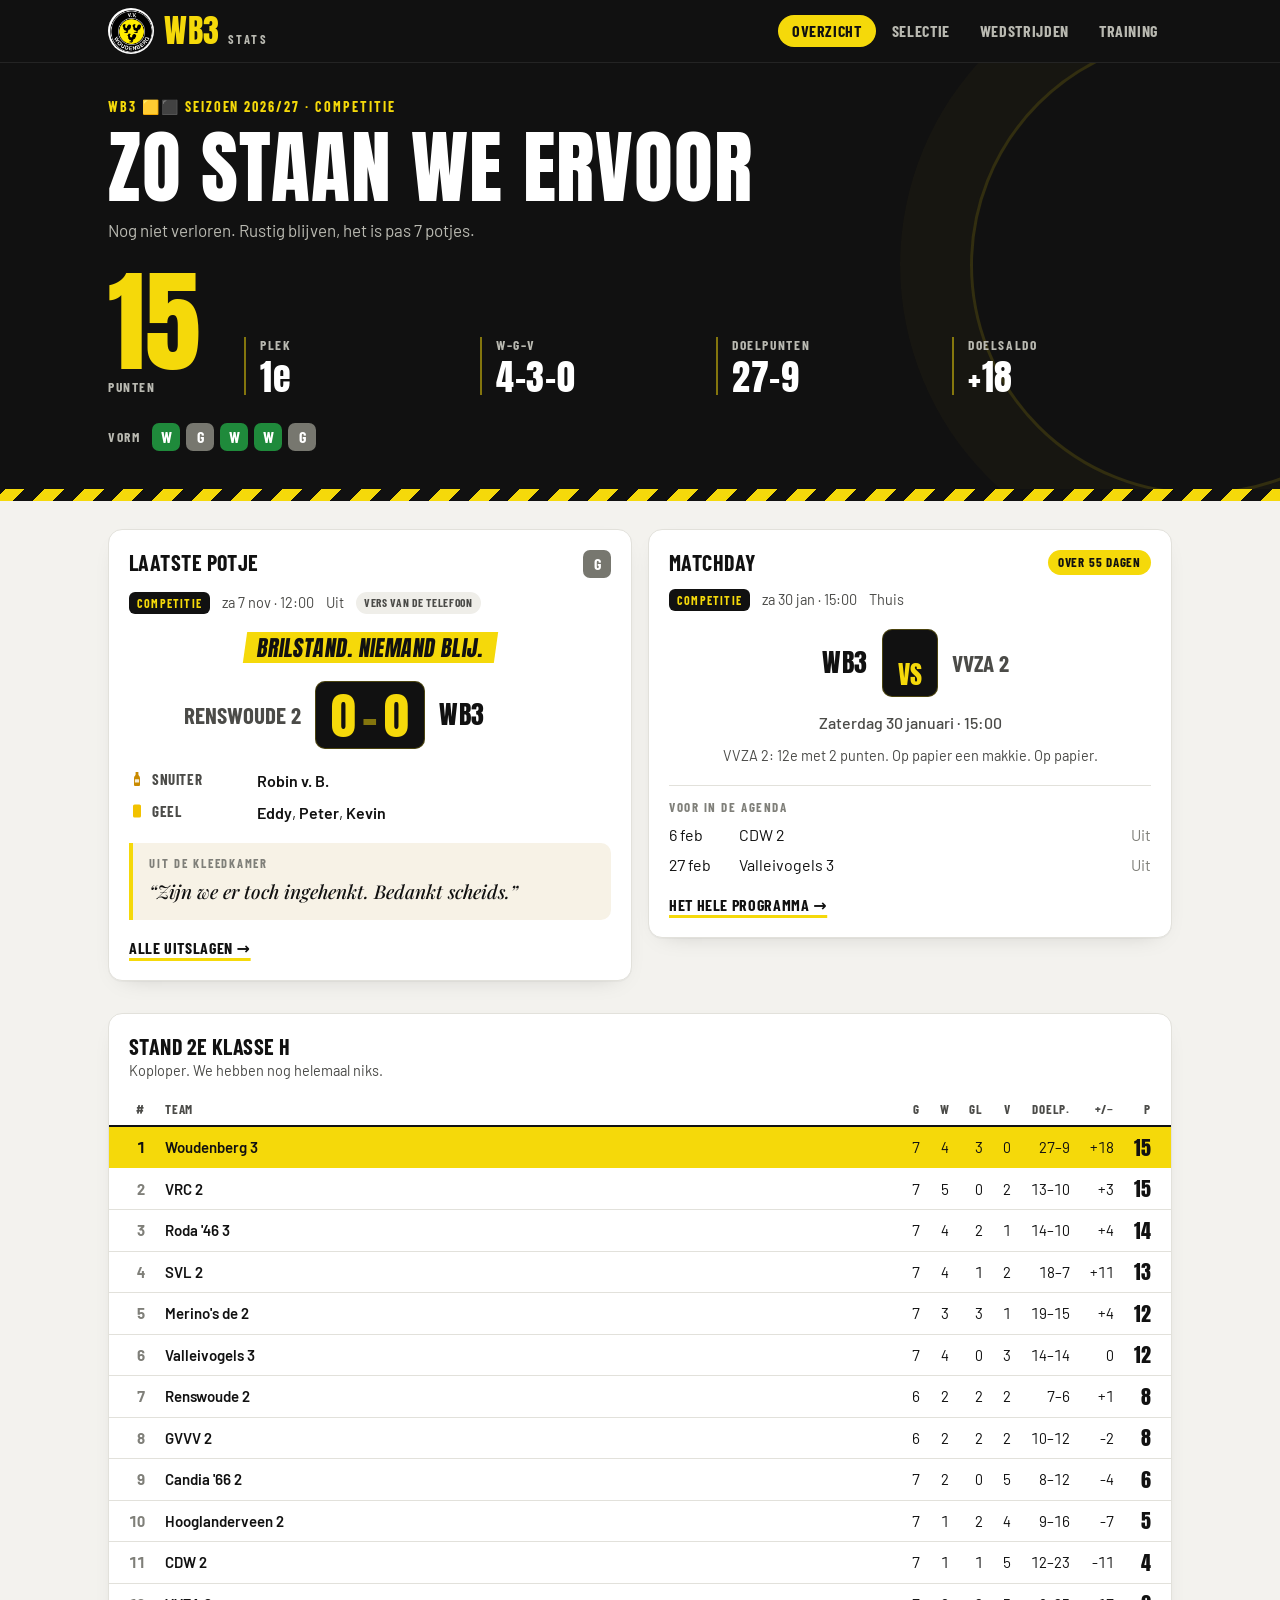
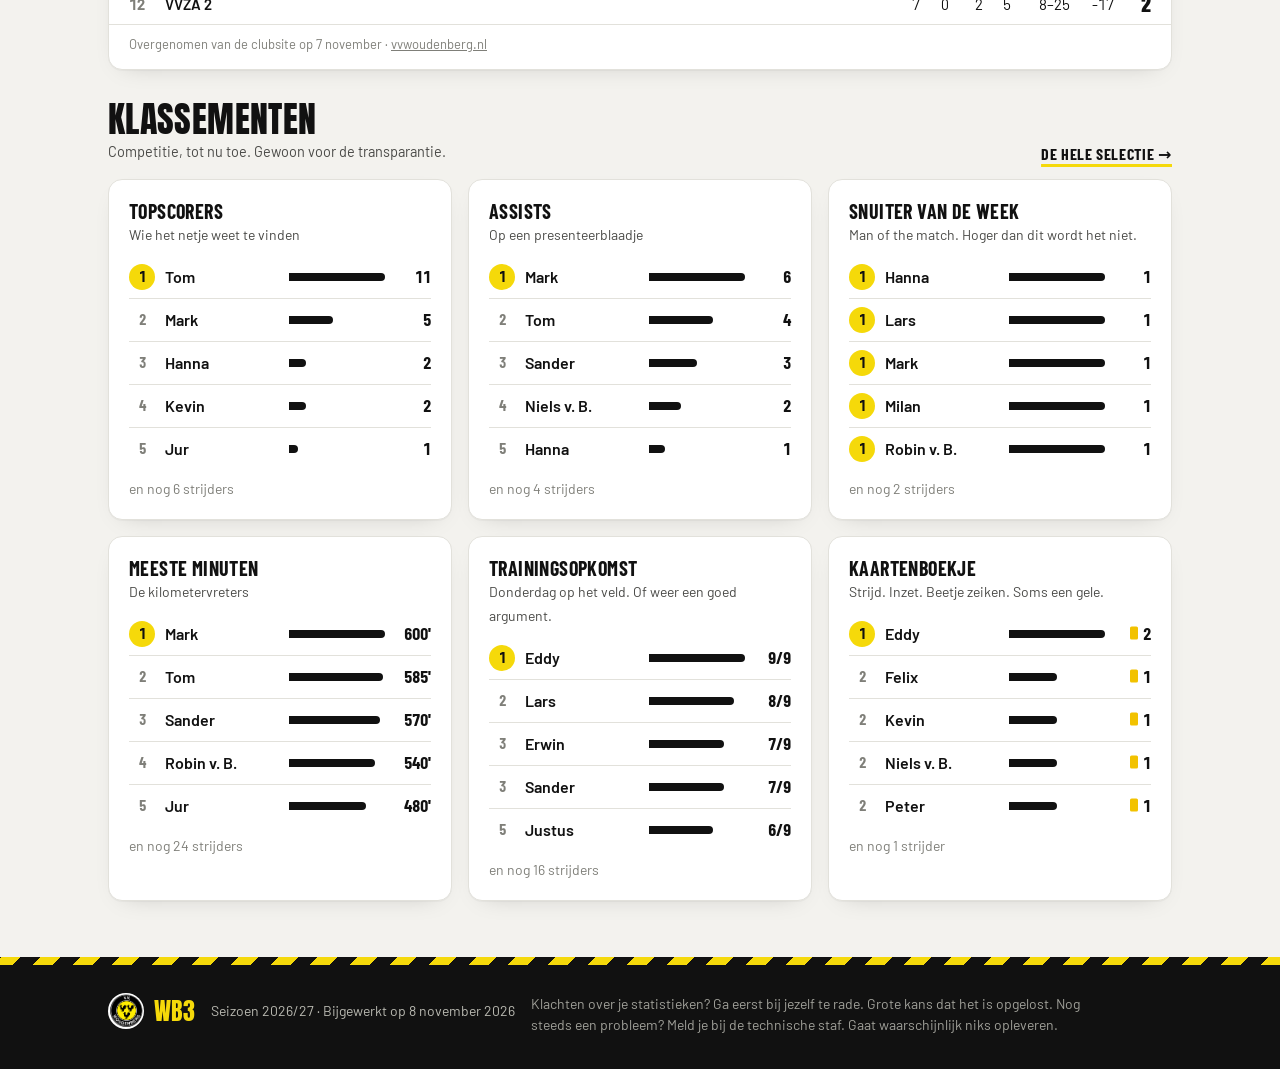
==== site/index.html @ f05d489a "Sander 30 min tegen Renswoude 2 (Erwin 60), stand bijgewerkt t/m 07-11-2026 (screenshot Voetbal.nl-a" ====
<!doctype html>
<html lang="nl">
<head>
  <meta charset="utf-8">
  <meta name="viewport" content="width=device-width, initial-scale=1, viewport-fit=cover">
  <title>WB3 Stats</title>
  <meta name="description" content="Alle statistieken van WB3 dit seizoen: uitslagen, goals, assists, minuten, Snuiters en trainingsopkomst.">
  <meta name="theme-color" content="#111111">
  <meta property="og:type" content="website">
  <meta property="og:title" content="WB3 Stats">
  <meta property="og:description" content="Alle statistieken van WB3 dit seizoen: uitslagen, goals, assists, minuten, Snuiters en trainingsopkomst.">
  <link rel="icon" href="assets/favicon.svg" type="image/svg+xml">
  <link rel="preconnect" href="https://fonts.googleapis.com">
  <link rel="preconnect" href="https://fonts.gstatic.com" crossorigin>
  <link rel="stylesheet" href="https://fonts.googleapis.com/css2?family=Anton&family=Barlow+Condensed:wght@600;700&family=Barlow:wght@400;500;600;700&family=Playfair+Display:ital,wght@1,500&display=swap">
  <link rel="stylesheet" href="assets/style.css?v=7a38279b">
</head>
<body data-page="home">
  <a class="skip" href="#root">Naar de inhoud</a>
  <header class="topbar" id="top"></header>
  <main id="root" tabindex="-1"></main>
  <footer class="footer" id="foot"></footer>
  <noscript><p class="wrap">Zet JavaScript aan om de stats te zien.</p></noscript>
  <script src="assets/data.js?v=85b0a139"></script>
  <script src="assets/copy.js?v=42c03b1d"></script>
  <script src="assets/app.js?v=5b535d0d"></script>
</body>
</html>
---- site/assets/style.css ----
/* WB3 Stats - geel-zwart, zoals het hoort */

:root {
  color-scheme: light;
  --bg: #f3f2ee;
  --surface: #ffffff;
  --surface-2: #efeee9;
  --paper: #f7f2e6;
  --ink: #111111;
  --ink-2: #4b4b48;
  --muted: #7f7f79;
  --line: #e2e1db;
  --line-strong: #c8c7bf;
  --brand: #111111;
  --on-brand: #ffffff;
  --on-brand-2: #b9b9b1;
  --accent: #f5d90a;
  --on-accent: #111111;
  --link: #111111;
  --mark: #111111;
  --mark-track: #e6e5df;
  --pill-bg: #111111;
  --pill-ink: #f5d90a;
  --win: #1f8a3b;
  --draw: #77776f;
  --loss: #c93838;
  --radius: 14px;
  --shadow: 0 1px 0 rgba(0, 0, 0, 0.03), 0 8px 24px -16px rgba(0, 0, 0, 0.25);
  --tape: repeating-linear-gradient(-45deg, #f5d90a 0 14px, #111111 14px 28px);
  --font: "Barlow", system-ui, -apple-system, "Segoe UI", sans-serif;
  --font-cond: "Barlow Condensed", "Barlow", system-ui, sans-serif;
  --font-display: "Anton", "Barlow Condensed", Impact, sans-serif;
  --font-quote: "Playfair Display", Georgia, serif;
}

@media (prefers-color-scheme: dark) {
  :root:not([data-theme="light"]) {
    color-scheme: dark;
    --bg: #0b0b0b;
    --surface: #161616;
    --surface-2: #212120;
    --paper: #1e1c17;
    --ink: #f4f4f0;
    --ink-2: #bdbdb6;
    --muted: #85857f;
    --line: #2a2a29;
    --line-strong: #3b3b39;
    --brand: #000000;
    --on-brand-2: #a9a9a1;
    --link: #f5d90a;
    --mark: #f5d90a;
    --mark-track: #2d2b1d;
    --pill-bg: #f5d90a;
    --pill-ink: #111111;
    --draw: #8d8d86;
    --shadow: 0 1px 0 rgba(0, 0, 0, 0.3), 0 8px 24px -16px rgba(0, 0, 0, 0.7);
  }
}
:root[data-theme="dark"] {
  color-scheme: dark;
  --bg: #0b0b0b;
  --surface: #161616;
  --surface-2: #212120;
  --paper: #1e1c17;
  --ink: #f4f4f0;
  --ink-2: #bdbdb6;
  --muted: #85857f;
  --line: #2a2a29;
  --line-strong: #3b3b39;
  --brand: #000000;
  --on-brand-2: #a9a9a1;
  --link: #f5d90a;
  --mark: #f5d90a;
  --mark-track: #2d2b1d;
  --pill-bg: #f5d90a;
  --pill-ink: #111111;
  --draw: #8d8d86;
  --shadow: 0 1px 0 rgba(0, 0, 0, 0.3), 0 8px 24px -16px rgba(0, 0, 0, 0.7);
}

/* ------------------------------------------------------------ base */

*,
*::before,
*::after {
  box-sizing: border-box;
}
html {
  -webkit-text-size-adjust: 100%;
  scroll-padding-top: 120px;
}
body {
  margin: 0;
  min-height: 100vh;
  display: flex;
  flex-direction: column;
  background: var(--bg);
  color: var(--ink);
  font: 400 16px/1.5 var(--font);
  -webkit-font-smoothing: antialiased;
  overflow-x: hidden;
}
main {
  flex: 1;
  outline: none;
}
a {
  color: inherit;
}
.wrap {
  max-width: 1120px;
  margin: 0 auto;
  padding: 0 16px;
}
@media (min-width: 720px) {
  .wrap {
    padding: 0 28px;
  }
}
h1,
h2 {
  font-family: var(--font-display);
  font-weight: 400;
  line-height: 0.98;
  margin: 0;
  text-transform: uppercase;
  letter-spacing: 0.01em;
}
h1 {
  font-size: clamp(44px, 8.5vw, 80px);
}
h2 {
  font-size: clamp(28px, 4vw, 36px);
}
h3 {
  font: 700 20px/1.1 var(--font-cond);
  text-transform: uppercase;
  letter-spacing: 0.02em;
  margin: 0;
}
.num {
  font-variant-numeric: tabular-nums;
}
.muted {
  color: var(--muted);
}
.sub {
  color: var(--ink-2);
  font-size: 14.5px;
  margin: 4px 0 0;
}
.empty {
  color: var(--ink-2);
  margin: 4px 0;
}
.sr {
  position: absolute;
  width: 1px;
  height: 1px;
  overflow: hidden;
  clip: rect(0 0 0 0);
  white-space: nowrap;
}
.skip {
  position: absolute;
  left: 8px;
  top: -60px;
  z-index: 100;
  background: var(--accent);
  color: var(--on-accent);
  padding: 8px 12px;
  border-radius: 8px;
  font-weight: 700;
}
.skip:focus {
  top: 8px;
}
:focus-visible {
  outline: 3px solid var(--accent);
  outline-offset: 2px;
  border-radius: 4px;
}
.ico {
  width: 16px;
  height: 16px;
  flex: none;
  vertical-align: -3px;
}

/* ------------------------------------------------------------ topbar */

.topbar {
  position: sticky;
  top: 0;
  z-index: 20;
  background: var(--brand);
  color: var(--on-brand);
  border-bottom: 1px solid rgba(255, 255, 255, 0.08);
}
.topbar-inner {
  display: flex;
  align-items: center;
  gap: 16px;
  min-height: 62px;
}
.logo {
  display: flex;
  align-items: center;
  gap: 10px;
  text-decoration: none;
  flex: none;
}
.crest {
  width: 46px;
  height: 46px;
  flex: none;
  border-radius: 50%;
  background: #ffffff;
  padding: 1.5px;
}
.logo-text {
  display: flex;
  align-items: baseline;
  gap: 8px;
}
@media (max-width: 640px) {
  .crest {
    width: 40px;
    height: 40px;
  }
}
.logo-mark {
  font: 400 32px/1 var(--font-display);
  letter-spacing: 0.02em;
  color: var(--accent);
}
.logo-mark.sm {
  font-size: 24px;
}
.logo-sub {
  font: 700 12.5px/1 var(--font-cond);
  text-transform: uppercase;
  letter-spacing: 0.2em;
  color: var(--on-brand-2);
}
.nav {
  display: flex;
  gap: 2px;
  margin-left: auto;
  overflow-x: auto;
  scrollbar-width: none;
}
.nav::-webkit-scrollbar {
  display: none;
}
.nav a {
  padding: 8px 14px;
  border-radius: 999px;
  text-decoration: none;
  font: 700 16px/1 var(--font-cond);
  text-transform: uppercase;
  letter-spacing: 0.04em;
  color: var(--on-brand-2);
  white-space: nowrap;
}
.nav a:hover {
  color: var(--on-brand);
  background: rgba(255, 255, 255, 0.08);
}
.nav a[aria-current="page"] {
  color: var(--on-accent);
  background: var(--accent);
}
@media (max-width: 640px) {
  .topbar-inner {
    flex-wrap: wrap;
    min-height: 0;
    gap: 6px;
    padding-top: 10px;
    padding-bottom: 8px;
  }
  .nav {
    margin: 0 -8px;
    width: calc(100% + 16px);
    justify-content: space-between;
  }
  .nav a {
    padding: 8px 10px;
    font-size: 15.5px;
  }
}

/* ------------------------------------------------------------ band (paginakop) */

.band {
  position: relative;
  overflow: hidden;
  background: var(--brand);
  color: var(--on-brand);
  padding: 30px 0 46px;
}
.band::before {
  content: "";
  position: absolute;
  width: 460px;
  height: 460px;
  right: -150px;
  top: 46%;
  transform: translateY(-50%);
  border: 3px solid rgba(245, 217, 10, 0.14);
  border-radius: 50%;
  box-shadow: 0 0 0 70px rgba(245, 217, 10, 0.025);
  pointer-events: none;
}
.band::after {
  content: "";
  position: absolute;
  left: 0;
  right: 0;
  bottom: 0;
  height: 12px;
  background: var(--tape);
}
.band .wrap {
  position: relative;
  z-index: 1;
}
.band-big {
  padding: 36px 0 50px;
}
.eyebrow {
  font: 700 14px/1.2 var(--font-cond);
  text-transform: uppercase;
  letter-spacing: 0.14em;
  color: var(--accent);
  margin: 0 0 12px;
}
.band-sub {
  color: var(--on-brand-2);
  margin: 12px 0 0;
  max-width: 60ch;
  font-size: 17px;
}

.hero-grid {
  display: grid;
  grid-template-columns: auto minmax(0, 1fr);
  gap: 20px 44px;
  align-items: end;
  margin-top: 30px;
}
.hero-fig {
  display: flex;
  flex-direction: column;
}
.hero-num {
  font: 400 112px/0.85 var(--font-display);
  color: var(--accent);
}
.hero-lbl,
.hero-stats dt,
.form-lbl {
  font: 700 13.5px/1.2 var(--font-cond);
  text-transform: uppercase;
  letter-spacing: 0.12em;
  color: var(--on-brand-2);
}
.hero-lbl {
  margin-top: 10px;
}
.hero-stats {
  display: grid;
  grid-template-columns: repeat(4, minmax(0, 1fr));
  gap: 16px;
  margin: 0;
}
.hero-stats div {
  border-left: 2px solid rgba(245, 217, 10, 0.5);
  padding-left: 14px;
}
.hero-stats dd {
  margin: 6px 0 0;
  font: 400 36px/1 var(--font-display);
  letter-spacing: 0.02em;
}
.form {
  display: flex;
  align-items: center;
  flex-wrap: wrap;
  gap: 6px;
  margin-top: 28px;
}
.form-lbl {
  margin-right: 6px;
}
.form-empty {
  color: var(--on-brand-2);
}
@media (max-width: 640px) {
  .hero-grid {
    grid-template-columns: 1fr;
  }
  .hero-num {
    font-size: 96px;
  }
  .hero-stats {
    grid-template-columns: repeat(2, minmax(0, 1fr));
    gap: 18px 12px;
  }
  .hero-stats dd {
    font-size: 32px;
  }
}

/* ------------------------------------------------------------ uitslag-badge */

.res {
  display: inline-grid;
  place-items: center;
  width: 28px;
  height: 28px;
  border-radius: 7px;
  font: 700 16px/1 var(--font-cond);
  color: #fff;
  text-decoration: none;
  flex: none;
}
.res-W {
  background: var(--win);
}
.res-G {
  background: var(--draw);
}
.res-V {
  background: var(--loss);
}
a.res:hover {
  transform: translateY(-1px);
  box-shadow: 0 0 0 2px var(--accent);
}

/* ------------------------------------------------------------ secties & kaarten */

.section {
  padding: 28px 0;
}
.section-tight {
  padding-top: 4px;
}
.section-head {
  display: flex;
  align-items: flex-end;
  justify-content: space-between;
  gap: 12px;
  flex-wrap: wrap;
  margin-bottom: 16px;
}
.h-sec {
  margin: 8px 0 16px;
}
.h-sec + .grid-2,
.h-sec + .card {
  margin-bottom: 36px;
}
.h-card {
  font: 700 22px/1.1 var(--font-cond);
  text-transform: uppercase;
  letter-spacing: 0.02em;
}
.h-mini {
  font: 700 13px/1.2 var(--font-cond);
  text-transform: uppercase;
  letter-spacing: 0.12em;
  color: var(--muted);
  margin: 0 0 8px;
}
.link-more {
  display: inline-block;
  font: 700 16px/1.2 var(--font-cond);
  text-transform: uppercase;
  letter-spacing: 0.04em;
  color: var(--link);
  text-decoration: underline;
  text-decoration-color: var(--accent);
  text-decoration-thickness: 3px;
  text-underline-offset: 4px;
}
.link-more:hover {
  text-decoration-thickness: 5px;
}
.grid-2 {
  display: grid;
  grid-template-columns: repeat(auto-fit, minmax(min(100%, 420px), 1fr));
  gap: 16px;
  align-items: start;
}
.boards {
  display: grid;
  grid-template-columns: repeat(auto-fill, minmax(min(100%, 320px), 1fr));
  gap: 16px;
}
.stack {
  display: grid;
  gap: 16px;
}
.card {
  background: var(--surface);
  border: 1px solid var(--line);
  border-radius: var(--radius);
  padding: 20px;
  box-shadow: var(--shadow);
  min-width: 0;
}
.card-flush {
  padding: 0;
  overflow: hidden;
}
.card-head {
  display: flex;
  align-items: flex-start;
  justify-content: space-between;
  gap: 12px;
  margin-bottom: 14px;
}
.card-head.pad {
  padding: 20px 20px 0;
}
.chip {
  display: inline-block;
  font: 700 13px/1 var(--font-cond);
  text-transform: uppercase;
  letter-spacing: 0.06em;
  padding: 6px 10px;
  border-radius: 999px;
  background: var(--surface-2);
  color: var(--ink-2);
  white-space: nowrap;
  vertical-align: 2px;
}
.chip-sm {
  font-size: 11.5px;
  padding: 5px 8px;
  vertical-align: 0;
}
.chip-accent {
  background: var(--accent);
  color: var(--on-accent);
}
.tag {
  display: inline-block;
  font: 700 12px/1 var(--font-cond);
  text-transform: uppercase;
  letter-spacing: 0.1em;
  padding: 5px 8px;
  border-radius: 6px;
  background: var(--surface-2);
  color: var(--ink-2);
  white-space: nowrap;
}
.tag.sm {
  font-size: 11px;
  padding: 4px 6px;
}
.tag-comp,
.tag-home {
  background: var(--pill-bg);
  color: var(--pill-ink);
}

/* ------------------------------------------------------------ wedstrijdkaart */

.meta {
  display: flex;
  flex-wrap: wrap;
  align-items: center;
  gap: 6px 12px;
  font-size: 14.5px;
  color: var(--ink-2);
}
.meta .res {
  margin-left: auto;
}
.verdict {
  display: table;
  margin: 18px auto 0;
  padding: 5px 12px 4px;
  font: 400 22px/1 var(--font-display);
  text-transform: uppercase;
  letter-spacing: 0.02em;
  background: var(--accent);
  color: var(--on-accent);
  transform: skewX(-8deg);
}
.verdict.sm {
  font-size: 18px;
  margin-top: 14px;
}
.scoreline {
  display: grid;
  grid-template-columns: minmax(0, 1fr) auto minmax(0, 1fr);
  align-items: center;
  gap: 14px;
  margin: 18px 0 20px;
}
.sl-team {
  font: 700 23px/1.05 var(--font-cond);
  text-transform: uppercase;
  color: var(--ink-2);
  overflow-wrap: break-word;
  hyphens: auto;
}
.sl-team:first-child {
  text-align: right;
}
.sl-team.us {
  font-family: var(--font-display);
  font-weight: 400;
  font-size: 26px;
  letter-spacing: 0.02em;
  color: var(--ink);
}
.sl-score {
  font: 400 50px/1 var(--font-display);
  font-variant-numeric: tabular-nums;
  padding: 10px 16px 8px;
  border-radius: 10px;
  background: #111111;
  color: #f5d90a;
  white-space: nowrap;
  box-shadow: inset 0 0 0 1px rgba(245, 217, 10, 0.25);
}
.sl-dash {
  padding: 0 6px;
  color: rgba(245, 217, 10, 0.5);
}
.sl-vs {
  font-size: 26px;
  color: #f5d90a;
  text-transform: uppercase;
}
.scoreline.sm {
  margin: 14px 0 16px;
}
.scoreline.sm .sl-team {
  font-size: 20px;
}
.scoreline.sm .sl-team.us {
  font-size: 22px;
}
.scoreline.sm .sl-score {
  font-size: 38px;
  padding: 8px 12px 6px;
}
@media (max-width: 420px) {
  .scoreline {
    gap: 10px;
  }
  .sl-team,
  .scoreline.sm .sl-team {
    font-size: 17px;
  }
  .sl-team.us,
  .scoreline.sm .sl-team.us {
    font-size: 20px;
  }
  .sl-score {
    font-size: 40px;
    padding: 8px 10px 6px;
  }
  .scoreline.sm .sl-score {
    font-size: 32px;
    padding: 6px 9px 5px;
  }
  .sl-dash {
    padding: 0 3px;
  }
}
.events {
  display: grid;
  gap: 8px;
  margin: 0 0 4px;
}
.ev {
  display: grid;
  grid-template-columns: 118px minmax(0, 1fr);
  gap: 10px;
  align-items: baseline;
}
.ev dt {
  display: flex;
  align-items: center;
  gap: 7px;
  color: var(--ink-2);
  font: 700 15px/1.2 var(--font-cond);
  text-transform: uppercase;
  letter-spacing: 0.04em;
}
.ev dd {
  margin: 0;
}
.ev a,
.lineup a,
.log-opp a,
.stats tbody th a,
.board .name,
.presence tbody .pl a {
  text-decoration: none;
  font-weight: 600;
}
.ev a:hover,
.lineup a:hover,
.log-opp a:hover,
.stats tbody th a:hover,
.board .name:hover,
.presence tbody .pl a:hover {
  text-decoration: underline;
  text-decoration-color: var(--accent);
  text-decoration-thickness: 3px;
  text-underline-offset: 3px;
}
.pp {
  white-space: nowrap;
}
.times {
  color: var(--ink-2);
  font-size: 14px;
  font-variant-numeric: tabular-nums;
}
.guest {
  color: var(--ink-2);
  font-style: italic;
}
.ev-snuiter .ico,
.evi-snuiter .ico {
  color: #c98a00;
}
.notes {
  margin: 18px 0 0;
  padding: 14px 16px 16px;
  background: var(--paper);
  border-left: 4px solid var(--accent);
  border-radius: 0 10px 10px 0;
}
.notes figcaption {
  font: 700 12.5px/1 var(--font-cond);
  text-transform: uppercase;
  letter-spacing: 0.14em;
  color: var(--muted);
  margin-bottom: 8px;
}
.notes blockquote {
  margin: 0;
  font: italic 500 19px/1.4 var(--font-quote);
  color: var(--ink);
}
.notes blockquote::before {
  content: "“";
}
.notes blockquote::after {
  content: "”";
}
.match-card .link-more {
  margin-top: 18px;
}
.next-when {
  margin: -6px 0 0;
  text-align: center;
  color: var(--ink-2);
  font-weight: 500;
}
.next-when::first-letter {
  text-transform: uppercase;
}
.after {
  margin-top: 18px;
  padding-top: 14px;
  border-top: 1px solid var(--line);
}
.fixture-mini {
  list-style: none;
  margin: 0;
  padding: 0;
  display: grid;
  gap: 6px;
}
.fixture-mini li {
  display: grid;
  grid-template-columns: 60px minmax(0, 1fr) auto;
  gap: 10px;
}
.lineup {
  margin-top: 16px;
  border-top: 1px solid var(--line);
  padding-top: 12px;
}
.lineup summary {
  cursor: pointer;
  font: 700 16px/1.2 var(--font-cond);
  text-transform: uppercase;
  letter-spacing: 0.04em;
  color: var(--link);
}
.lineup ul {
  list-style: none;
  margin: 10px 0 0;
  padding: 0;
  display: grid;
  gap: 4px;
}
.lineup li {
  display: grid;
  grid-template-columns: minmax(0, 1fr) 90px 36px;
  gap: 10px;
  align-items: center;
  font-size: 15px;
}
.lineup li .num {
  text-align: right;
  color: var(--ink-2);
}
.flash {
  animation: flash 1.8s ease-out 1;
}
@keyframes flash {
  0% {
    box-shadow: 0 0 0 4px var(--accent);
  }
  100% {
    box-shadow: var(--shadow);
  }
}

/* ------------------------------------------------------------ competitiestand */

.stand-card .card-head.pad {
  padding-bottom: 6px;
  margin-bottom: 6px;
}
.table-scroll {
  overflow-x: auto;
}
table.stand {
  width: 100%;
  border-collapse: collapse;
  font-size: 15px;
}
.stand th,
.stand td {
  padding: 9px 10px;
  text-align: right;
  white-space: nowrap;
  border-bottom: 1px solid var(--line);
  font-variant-numeric: tabular-nums;
}
.stand thead th {
  font: 700 13px/1 var(--font-cond);
  text-transform: uppercase;
  letter-spacing: 0.06em;
  color: var(--ink-2);
  border-bottom: 2px solid var(--ink);
}
.stand th:first-child,
.stand td:first-child {
  padding-left: 20px;
}
.stand th:last-child,
.stand td:last-child {
  padding-right: 20px;
}
.stand .team {
  text-align: left;
  width: 100%;
}
.stand tbody .team {
  font-weight: 600;
}
.stand td.pos {
  color: var(--muted);
  font-weight: 700;
}
.stand td.pts {
  font: 400 20px/1 var(--font-display);
}
.stand tbody tr:last-child > * {
  border-bottom: 0;
}
.stand tr.us > * {
  background: var(--accent);
  color: var(--on-accent);
  border-bottom-color: transparent;
}
.stand tr.us td.pos {
  color: var(--on-accent);
}
.stand-src {
  margin: 0;
  padding: 10px 20px 14px;
  font-size: 13px;
  color: var(--muted);
  border-top: 1px solid var(--line);
}
.stand-src a {
  color: inherit;
}
@media (max-width: 520px) {
  .stand .opt {
    display: none;
  }
  .stand th,
  .stand td {
    padding: 9px 7px;
  }
}
.opp-stand {
  margin: 10px 0 0;
  text-align: center;
  color: var(--ink-2);
  font-size: 14.5px;
}
.fx-pos {
  margin-left: 4px;
  font-size: 13.5px;
  font-weight: 500;
  color: var(--muted);
}

/* ------------------------------------------------------------ meter (minuten, training) */

.meter {
  display: block;
  height: 8px;
  border-radius: 4px;
  background: var(--mark-track);
  overflow: hidden;
}
.meter i {
  display: block;
  height: 100%;
  background: var(--mark);
  border-radius: 0 4px 4px 0;
}
.meter.sm {
  width: 36px;
  height: 6px;
}

/* ------------------------------------------------------------ klassementen */

.board header {
  margin-bottom: 10px;
}
.board .sub {
  margin: 3px 0 0;
  font-size: 14px;
}
.board-list {
  list-style: none;
  margin: 0;
  padding: 0;
}
.board-list li {
  display: grid;
  grid-template-columns: 26px minmax(0, 1fr) minmax(36px, 96px) minmax(36px, auto);
  align-items: center;
  gap: 10px;
  padding: 8px 0;
  border-bottom: 1px solid var(--line);
}
.board-list li:last-child {
  border-bottom: 0;
}
.rank {
  display: grid;
  place-items: center;
  width: 26px;
  height: 26px;
  color: var(--muted);
  font: 700 15px/1 var(--font-cond);
  font-variant-numeric: tabular-nums;
}
.rank.r1 {
  background: var(--accent);
  color: var(--on-accent);
  border-radius: 50%;
}
.board .name {
  overflow: hidden;
  text-overflow: ellipsis;
  white-space: nowrap;
}
.bar {
  display: block;
  height: 8px;
}
.bar i {
  display: block;
  height: 100%;
  min-width: 4px;
  background: var(--mark);
  border-radius: 0 4px 4px 0;
}
.val {
  font: 700 17px/1 var(--font-cond);
  font-variant-numeric: tabular-nums;
  text-align: right;
  white-space: nowrap;
}
.more {
  margin: 8px 0 0;
  font-size: 14px;
  color: var(--muted);
}
.cards {
  display: inline-flex;
  gap: 8px;
}
.cardv {
  display: inline-flex;
  align-items: center;
  gap: 1px;
}

/* ------------------------------------------------------------ toolbar & segmented control */

.toolbar {
  display: flex;
  flex-wrap: wrap;
  gap: 12px;
  align-items: center;
  margin-bottom: 18px;
}
.seg {
  display: inline-flex;
  padding: 4px;
  gap: 2px;
  background: var(--surface-2);
  border-radius: 999px;
}
.seg button {
  font: 700 15.5px/1 var(--font-cond);
  text-transform: uppercase;
  letter-spacing: 0.04em;
  color: var(--ink-2);
  background: none;
  border: 0;
  padding: 9px 16px;
  border-radius: 999px;
  cursor: pointer;
}
.seg button:hover {
  color: var(--ink);
}
.seg button[aria-pressed="true"] {
  background: var(--pill-bg);
  color: var(--pill-ink);
}

/* ------------------------------------------------------------ spelerstabel */

.table-wrap {
  overflow-x: auto;
  border: 1px solid var(--line);
  border-radius: var(--radius);
  background: var(--surface);
  box-shadow: var(--shadow);
}
table.stats {
  width: 100%;
  border-collapse: separate;
  border-spacing: 0;
  font-size: 15px;
}
.stats th,
.stats td {
  padding: 10px 12px;
  text-align: right;
  white-space: nowrap;
  border-bottom: 1px solid var(--line);
  background: var(--surface);
}
.stats th:first-child {
  text-align: left;
  position: sticky;
  left: 0;
  z-index: 1;
  border-right: 1px solid var(--line);
}
.stats thead th {
  font: 700 13.5px/1 var(--font-cond);
  text-transform: uppercase;
  letter-spacing: 0.06em;
  color: var(--ink-2);
  padding-top: 13px;
  padding-bottom: 13px;
  border-bottom: 2px solid var(--ink);
}
.stats thead th:first-child {
  z-index: 2;
}
.stats th button {
  font: inherit;
  color: inherit;
  text-transform: inherit;
  letter-spacing: inherit;
  background: none;
  border: 0;
  padding: 0;
  cursor: pointer;
  display: inline-flex;
  align-items: center;
  gap: 4px;
}
.stats th[aria-sort="ascending"],
.stats th[aria-sort="descending"] {
  color: var(--ink);
}
.sort-ind {
  font-size: 9px;
  width: 8px;
}
.stats tbody th {
  font-weight: 600;
}
.stats td {
  font-variant-numeric: tabular-nums;
}
.stats td.zero {
  color: var(--muted);
}
.stats tbody tr:hover > * {
  background: var(--surface-2);
}
.stats tfoot > tr > * {
  font-weight: 700;
  border-bottom: 0;
  background: var(--surface-2);
}
.tr-cell {
  display: inline-flex;
  align-items: center;
  gap: 8px;
}

/* ------------------------------------------------------------ spelerspagina */

.tiles {
  display: grid;
  grid-template-columns: repeat(3, minmax(0, 1fr));
  gap: 12px;
}
@media (min-width: 900px) {
  .tiles-6 {
    grid-template-columns: repeat(6, minmax(0, 1fr));
  }
}
@media (max-width: 420px) {
  .tiles {
    grid-template-columns: repeat(2, minmax(0, 1fr));
  }
  .tiles > :last-child:nth-child(odd) {
    grid-column: 1 / -1;
  }
}
.tile {
  display: flex;
  flex-direction: column;
  gap: 4px;
  padding: 16px 18px;
  border-top: 4px solid var(--accent);
}
.tile-lbl {
  font: 700 13px/1.2 var(--font-cond);
  text-transform: uppercase;
  letter-spacing: 0.1em;
  color: var(--ink-2);
}
.tile-val {
  font: 400 44px/1.05 var(--font-display);
  letter-spacing: 0.01em;
}
.tile-sub {
  font-size: 14px;
  color: var(--muted);
}
.log {
  list-style: none;
  margin: 0;
  padding: 0;
}
.log-row {
  display: grid;
  grid-template-columns: 52px minmax(0, 1fr) 28px 128px 56px;
  gap: 10px;
  align-items: center;
  padding: 9px 0;
  border-bottom: 1px solid var(--line);
}
.log-row:last-child {
  border-bottom: 0;
}
.log-row.dnp .log-opp,
.log-row.dnp .log-date {
  color: var(--muted);
}
.log-date {
  font-size: 14px;
  color: var(--ink-2);
}
.log-opp {
  display: flex;
  align-items: center;
  gap: 8px;
  min-width: 0;
}
.log-opp a {
  overflow: hidden;
  text-overflow: ellipsis;
  white-space: nowrap;
}
.log-min {
  display: grid;
  grid-template-columns: minmax(0, 1fr) 34px;
  gap: 8px;
  align-items: center;
  font-size: 14px;
}
.log-min .num {
  text-align: right;
}
.log-min .muted {
  grid-column: 1 / -1;
  font-size: 13.5px;
}
.log-ev {
  display: flex;
  gap: 6px;
  justify-content: flex-end;
  font-weight: 700;
  font-size: 14px;
}
.evi {
  display: inline-flex;
  align-items: center;
  gap: 2px;
}
@media (max-width: 520px) {
  .log-row {
    grid-template-columns: 48px minmax(0, 1fr) auto;
    row-gap: 6px;
  }
  .log-row .res {
    justify-self: end;
  }
  .log-min {
    grid-column: 2 / 3;
  }
  .log-ev {
    grid-column: 3 / 4;
    min-width: 56px;
  }
}
.dots {
  display: flex;
  flex-wrap: wrap;
  gap: 6px;
  margin-bottom: 12px;
}

/* ------------------------------------------------------------ programma */

.fixtures {
  padding: 6px 20px;
}
.fixtures ul {
  list-style: none;
  margin: 0;
  padding: 0;
}
.fx-month {
  font: 400 22px/1 var(--font-display);
  text-transform: uppercase;
  letter-spacing: 0.03em;
  color: var(--muted);
  padding: 20px 0 8px;
}
.fx {
  display: grid;
  grid-template-columns: 96px 48px minmax(0, 1fr) auto;
  gap: 12px;
  align-items: center;
  padding: 10px 0;
  border-top: 1px solid var(--line);
}
.fx-month + .fx {
  border-top: 0;
}
.fx-date {
  font-weight: 600;
}
.fx-time {
  color: var(--ink-2);
}
.fx-opp {
  font-weight: 600;
}
.fx-next {
  background: linear-gradient(90deg, color-mix(in srgb, var(--accent) 30%, transparent), transparent 75%);
  margin: 0 -20px;
  padding-left: 20px;
  padding-right: 20px;
  border-radius: 10px;
}
@media (max-width: 520px) {
  .fx {
    grid-template-columns: 84px minmax(0, 1fr) auto;
  }
  .fx-time {
    display: none;
  }
}

/* ------------------------------------------------------------ kolomdiagram (training) */

.colchart {
  padding-top: 18px;
}
.cc-plot {
  position: relative;
  height: 180px;
  margin-left: 30px;
}
.cc-gl {
  position: absolute;
  left: 0;
  right: 0;
  border-top: 1px solid var(--line);
}
.cc-gl.base {
  border-top-color: var(--line-strong);
}
.cc-gl span {
  position: absolute;
  left: -30px;
  width: 22px;
  transform: translateY(-50%);
  text-align: right;
  font-size: 12px;
  color: var(--muted);
  font-variant-numeric: tabular-nums;
}
.cc-cols {
  position: absolute;
  inset: 0;
  display: flex;
  align-items: flex-end;
  gap: 2px;
}
.cc-col {
  flex: 1;
  min-width: 0;
  height: 100%;
  display: flex;
  align-items: flex-end;
  justify-content: center;
  cursor: default;
}
.cc-bar {
  position: relative;
  width: min(24px, 80%);
  min-height: 2px;
  background: var(--mark);
  border-radius: 4px 4px 0 0;
  transition: opacity 0.15s;
}
.cc-col:hover .cc-bar,
.cc-col:focus-visible .cc-bar {
  opacity: 0.8;
}
.cc-cap {
  position: absolute;
  bottom: 100%;
  left: 50%;
  transform: translateX(-50%);
  padding-bottom: 4px;
  font: 700 15px/1 var(--font-cond);
  color: var(--ink);
  font-variant-numeric: tabular-nums;
}
.cc-axis {
  display: flex;
  gap: 2px;
  margin: 8px 0 0 30px;
}
.cc-axis span {
  flex: 1;
  min-width: 0;
  text-align: center;
  font-size: 12px;
  color: var(--muted);
  white-space: nowrap;
}

/* ------------------------------------------------------------ aanwezigheid */

.presence-wrap {
  overflow-x: auto;
  padding: 0 0 8px;
}
table.presence {
  border-collapse: separate;
  border-spacing: 0;
  margin: 12px 0 0;
}
.presence th,
.presence td {
  padding: 3px;
  background: var(--surface);
}
.presence .pl {
  position: sticky;
  left: 0;
  z-index: 1;
  text-align: left;
  padding: 3px 12px 3px 20px;
  font-weight: 600;
  white-space: nowrap;
  min-width: 128px;
}
.presence thead th {
  font-size: 12px;
  color: var(--muted);
  font-weight: 600;
  vertical-align: bottom;
  padding-bottom: 8px;
}
.presence thead .pl,
.presence thead .tot {
  font: 700 13px/1 var(--font-cond);
  text-transform: uppercase;
  letter-spacing: 0.06em;
  color: var(--ink-2);
  padding-bottom: 8px;
}
.presence .tot {
  position: sticky;
  left: 128px;
  z-index: 1;
  text-align: right;
  padding-right: 14px;
  font-weight: 700;
  border-right: 1px solid var(--line);
}
.presence td.tot.zero {
  color: var(--muted);
}
.presence .d {
  min-width: 28px;
  text-align: center;
  line-height: 1.1;
}
.d-day {
  display: block;
  font-weight: 700;
  color: var(--ink-2);
  font-size: 13px;
}
.d-mon {
  display: block;
}
.presence .c {
  text-align: center;
}
.presence tr:last-child td {
  padding-bottom: 8px;
}
.dot {
  display: inline-block;
  width: 20px;
  height: 20px;
  border-radius: 6px;
  background: var(--surface-2);
  box-shadow: inset 0 0 0 1px var(--line);
  vertical-align: middle;
}
.dot.on {
  background: var(--mark);
  box-shadow: none;
}
.presence tbody tr:hover > * {
  background: var(--surface-2);
}
.presence tbody tr:hover .dot:not(.on) {
  background: var(--surface);
}

/* ------------------------------------------------------------ tooltip */

.tip {
  position: fixed;
  left: 0;
  top: 0;
  z-index: 50;
  pointer-events: none;
  max-width: 260px;
  padding: 7px 10px;
  border-radius: 8px;
  background: #111111;
  color: #ffffff;
  border: 1px solid rgba(245, 217, 10, 0.4);
  font-size: 13.5px;
  font-weight: 500;
  line-height: 1.3;
  box-shadow: 0 6px 20px -6px rgba(0, 0, 0, 0.35);
  opacity: 0;
  transition: opacity 0.12s;
}
.tip.on {
  opacity: 1;
}

/* ------------------------------------------------------------ footer */

.footer {
  position: relative;
  margin-top: 28px;
  padding: 30px 0 34px;
  background: var(--brand);
  color: var(--on-brand-2);
  font-size: 14px;
}
.footer::before {
  content: "";
  position: absolute;
  left: 0;
  right: 0;
  top: 0;
  height: 8px;
  background: var(--tape);
}
.footer-inner {
  display: flex;
  flex-wrap: wrap;
  align-items: center;
  gap: 6px 16px;
}
.footer-brand {
  display: inline-flex;
  align-items: center;
  gap: 10px;
  align-self: center;
}
.crest.crest-sm {
  width: 36px;
  height: 36px;
}
.footer-note {
  flex-basis: 100%;
  max-width: 72ch;
  margin-top: 6px;
  color: var(--on-brand-2);
  opacity: 0.85;
}

@media (prefers-reduced-motion: reduce) {
  * {
    animation: none !important;
    transition: none !important;
  }
}
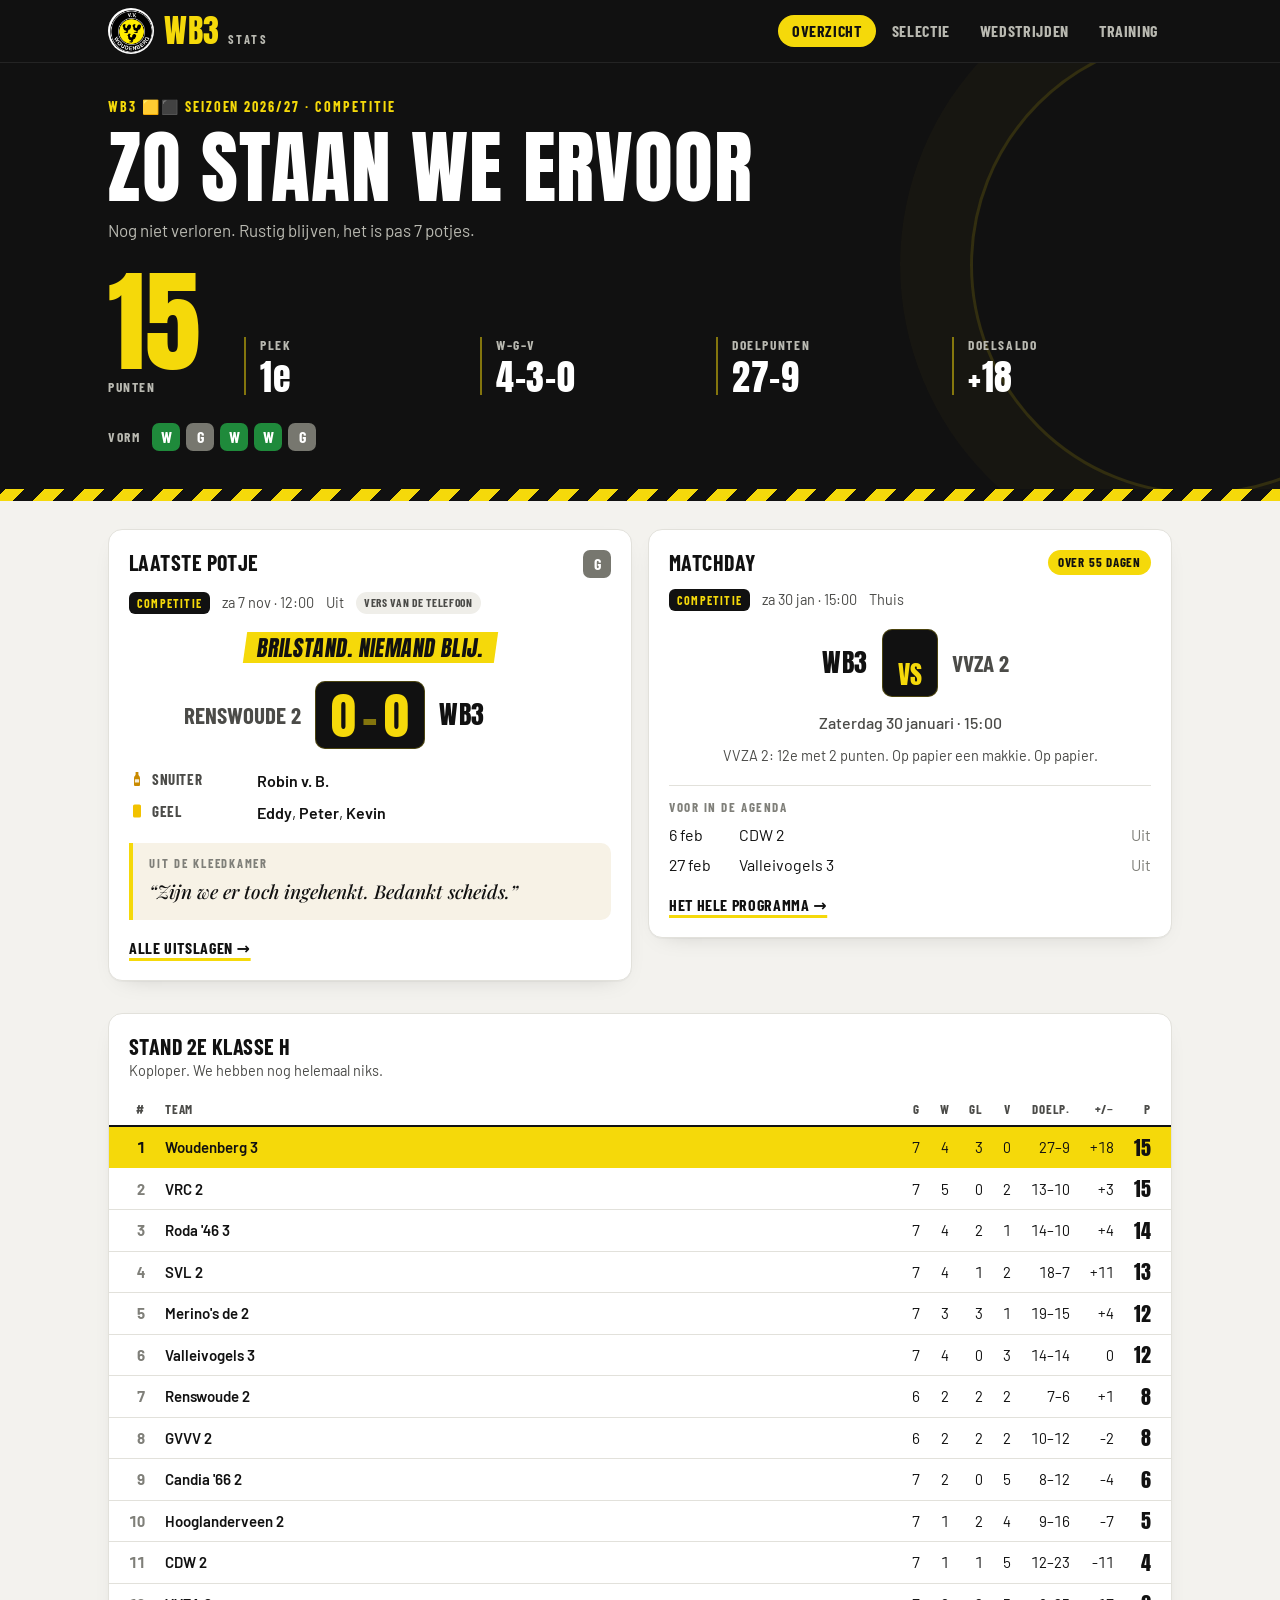
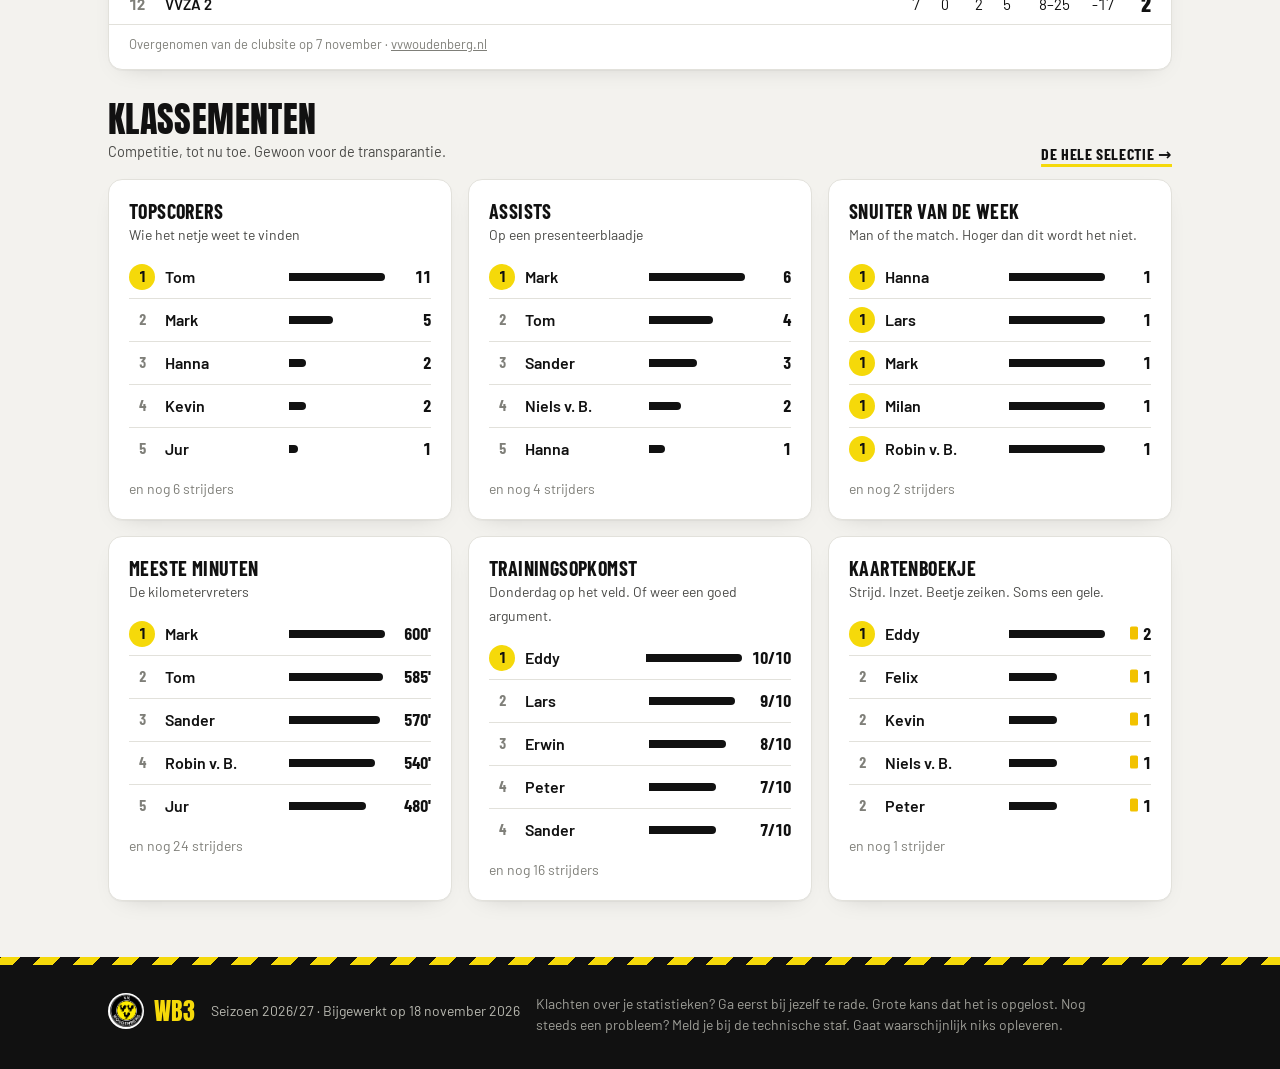
==== commit b9705c1d: "Training 12 november toegevoegd (8 aanwezig), 'Stok' = Steven Co-Authored-By: Claude Opus 5.5 <norep" ====
--- a/site/index.html
+++ b/site/index.html
@@ -21,7 +21,7 @@
   <main id="root" tabindex="-1"></main>
   <footer class="footer" id="foot"></footer>
   <noscript><p class="wrap">Zet JavaScript aan om de stats te zien.</p></noscript>
-  <script src="assets/data.js?v=85b0a139"></script>
+  <script src="assets/data.js?v=45e1613c"></script>
   <script src="assets/copy.js?v=42c03b1d"></script>
   <script src="assets/app.js?v=5b535d0d"></script>
 </body>
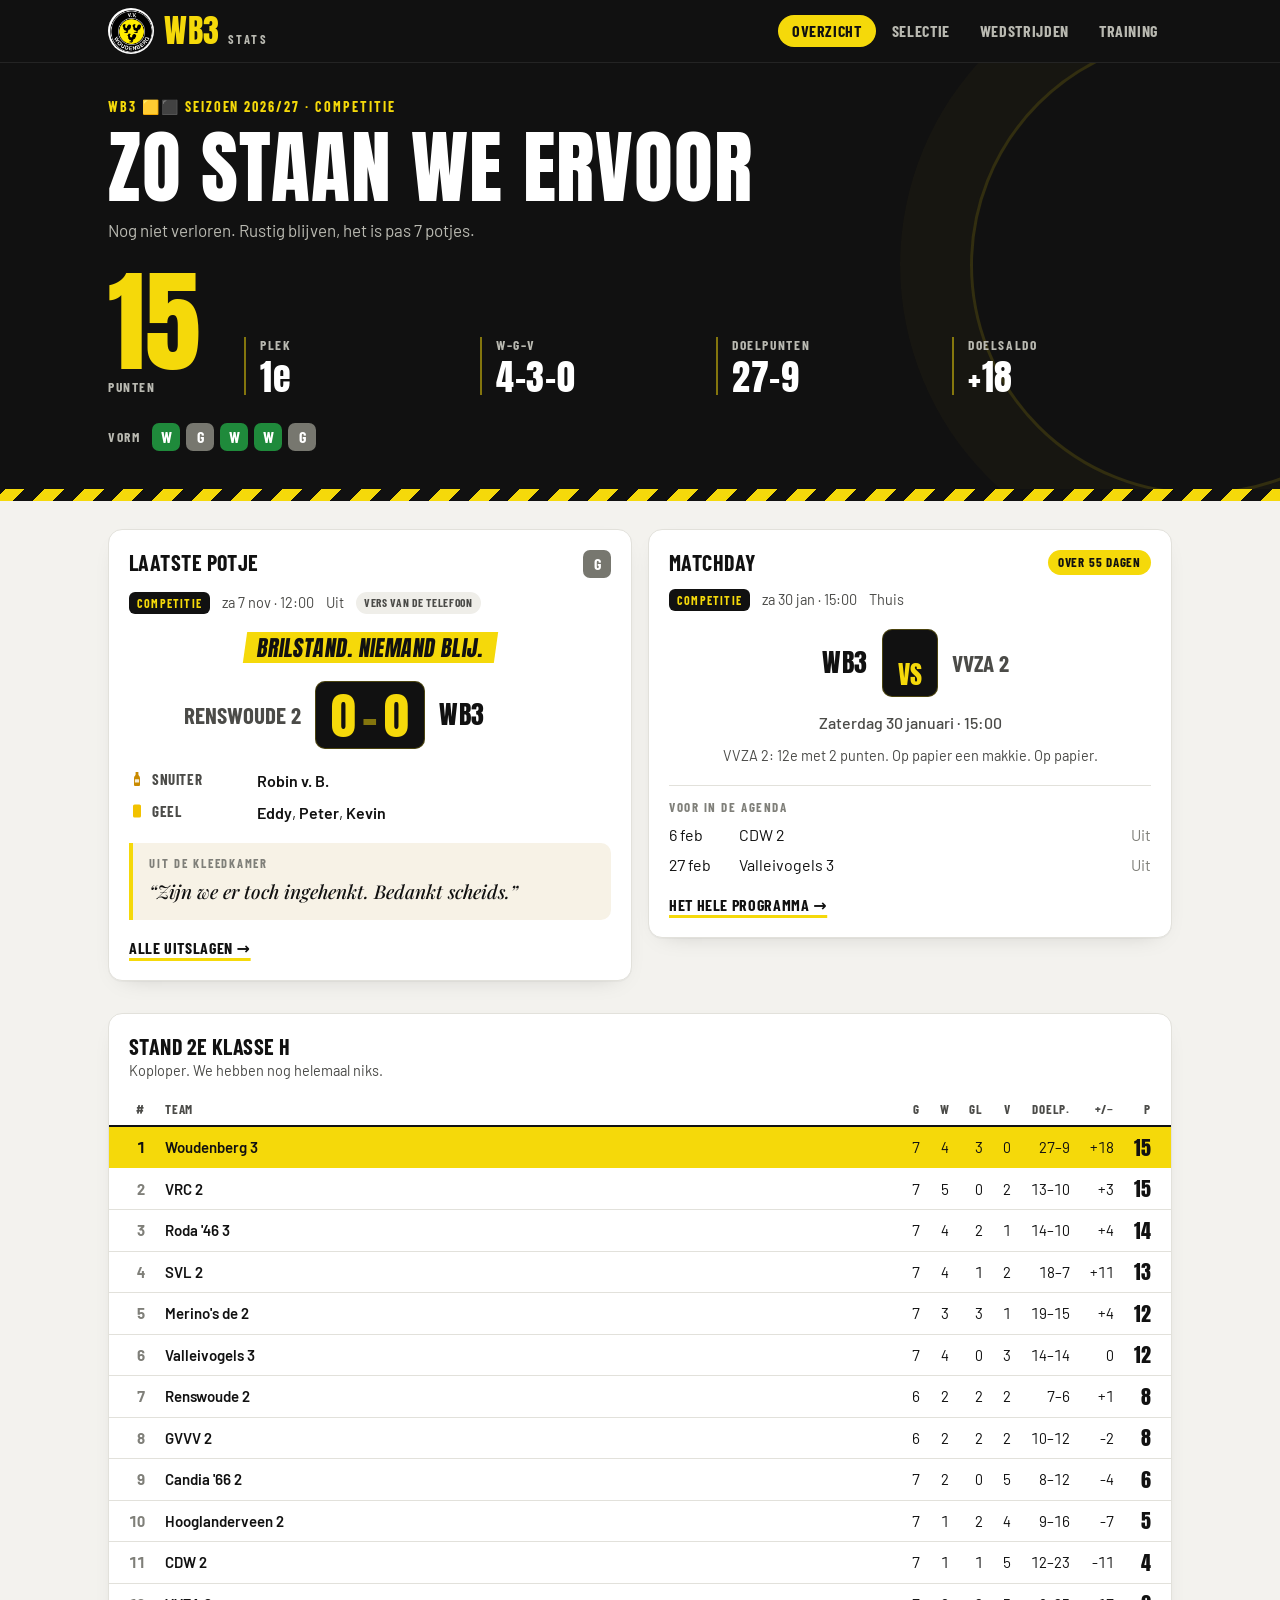
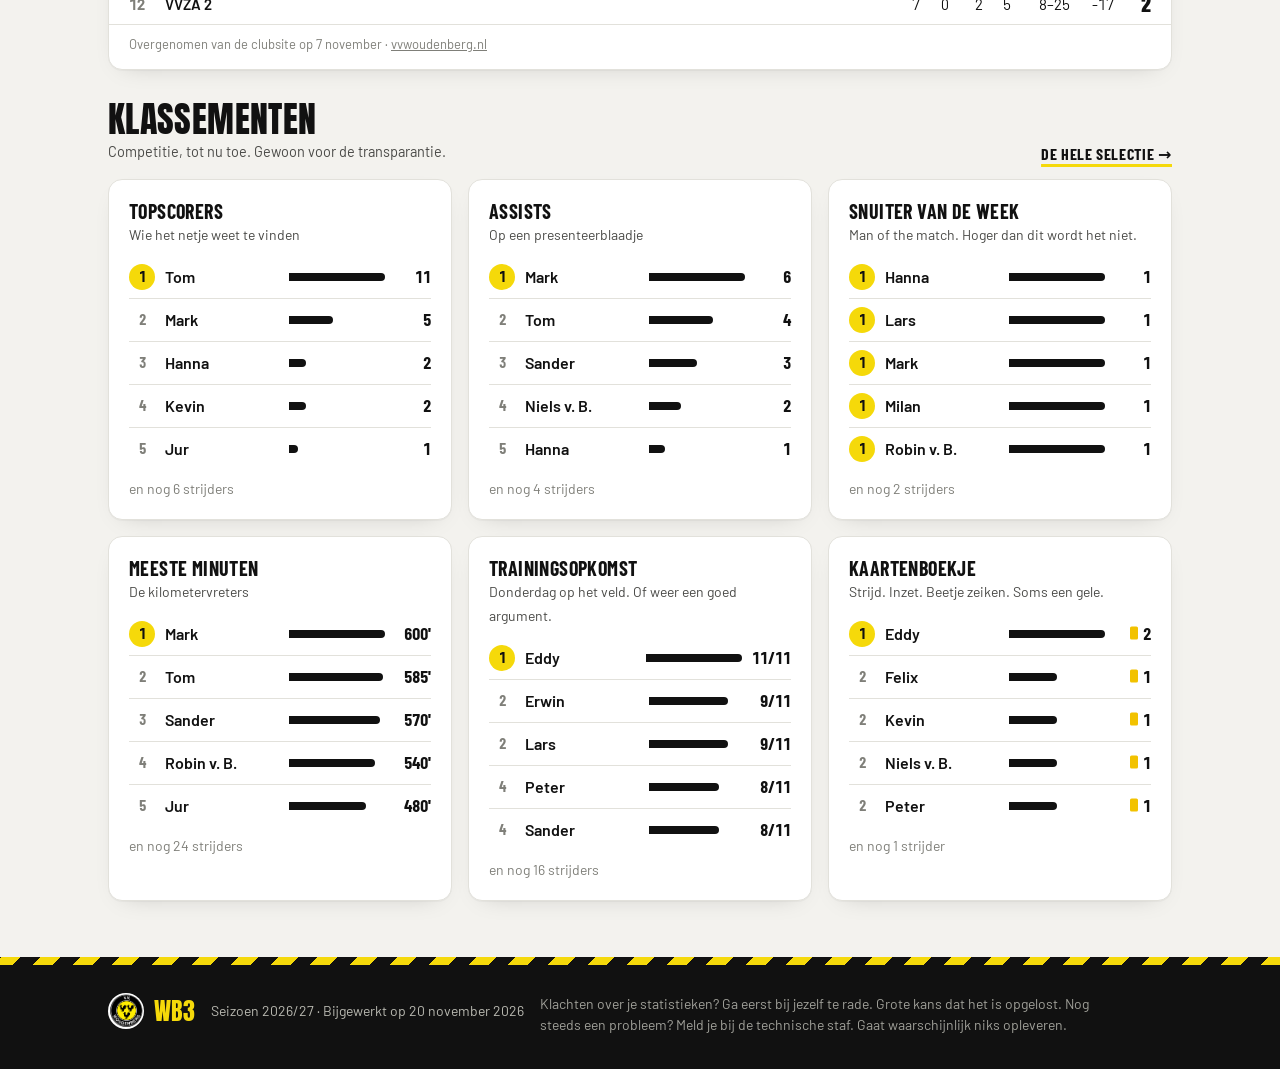
==== commit 7ca08f75: "Training 19 november toegevoegd (6 aanwezig) Co-Authored-By: Claude Opus 5.5 <noreply@anthropic.com>" ====
--- a/site/index.html
+++ b/site/index.html
@@ -21,7 +21,7 @@
   <main id="root" tabindex="-1"></main>
   <footer class="footer" id="foot"></footer>
   <noscript><p class="wrap">Zet JavaScript aan om de stats te zien.</p></noscript>
-  <script src="assets/data.js?v=45e1613c"></script>
+  <script src="assets/data.js?v=3e7e2361"></script>
   <script src="assets/copy.js?v=42c03b1d"></script>
   <script src="assets/app.js?v=5b535d0d"></script>
 </body>
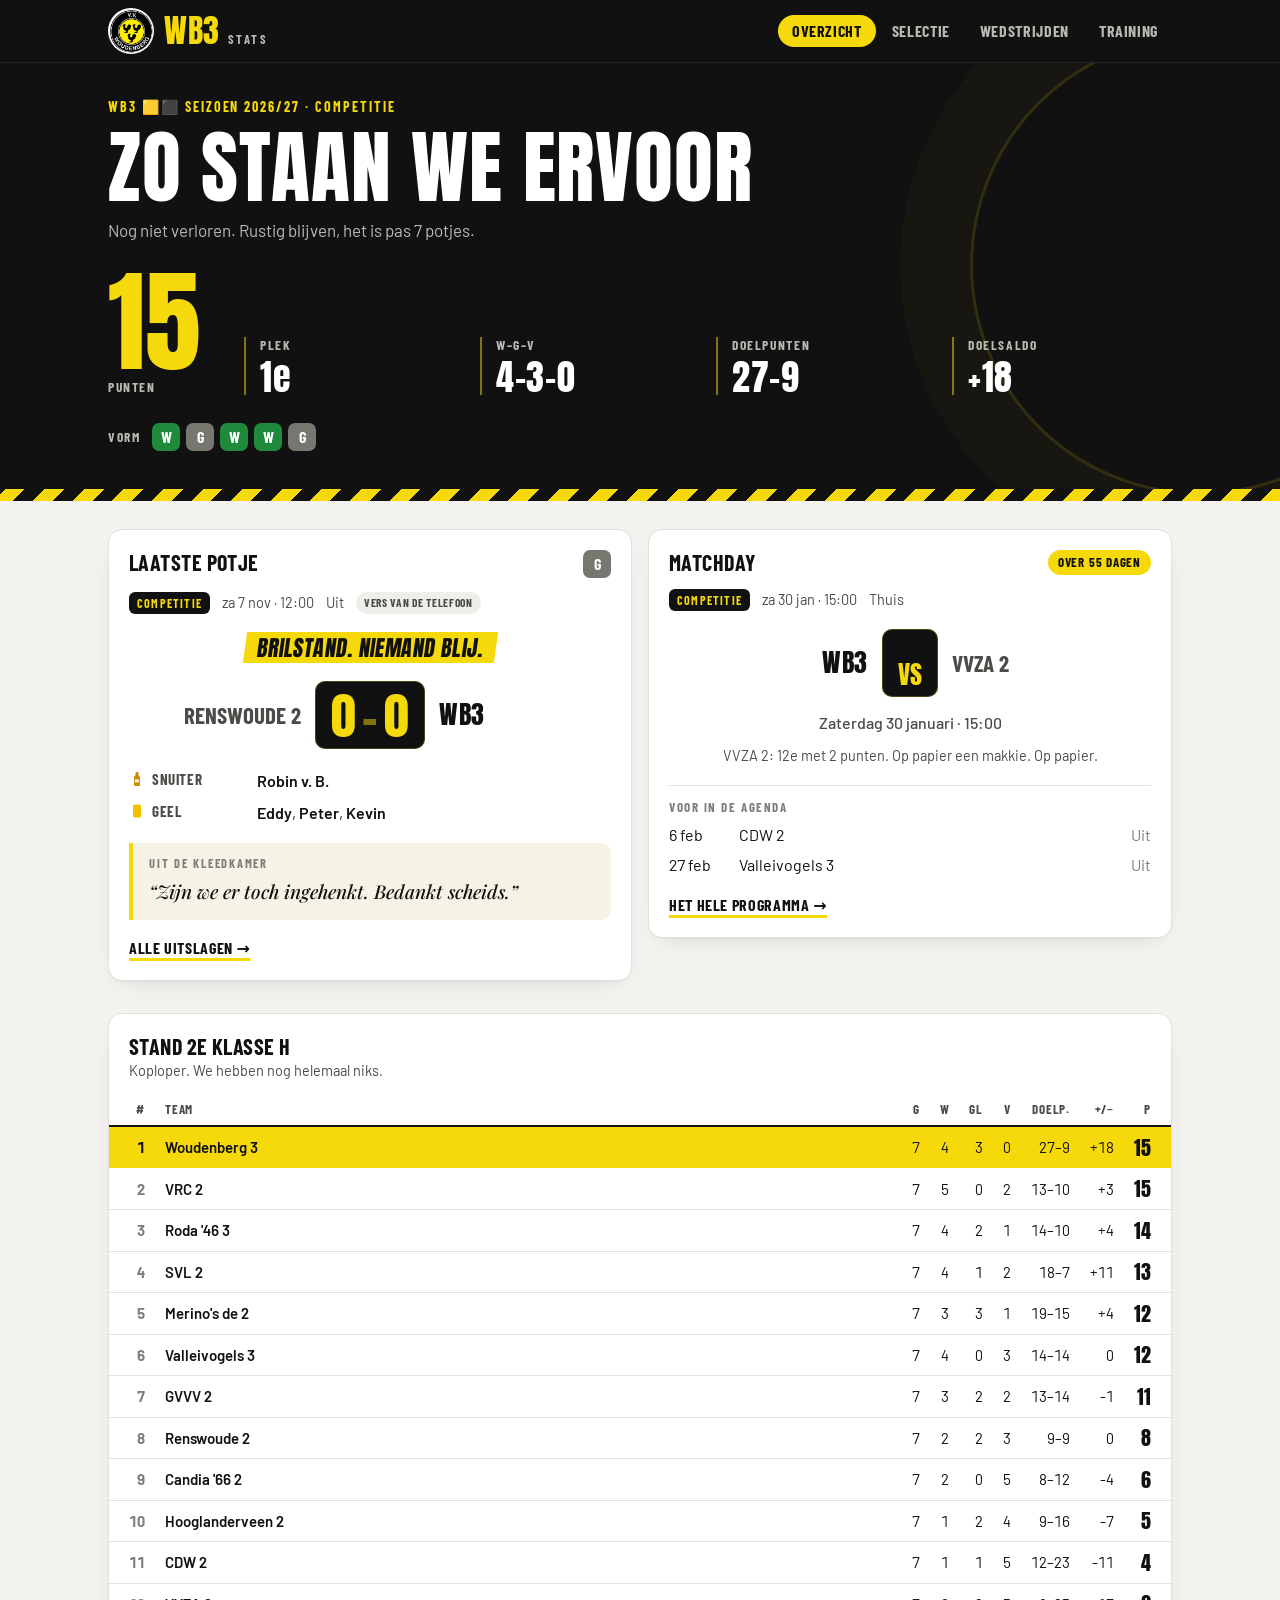
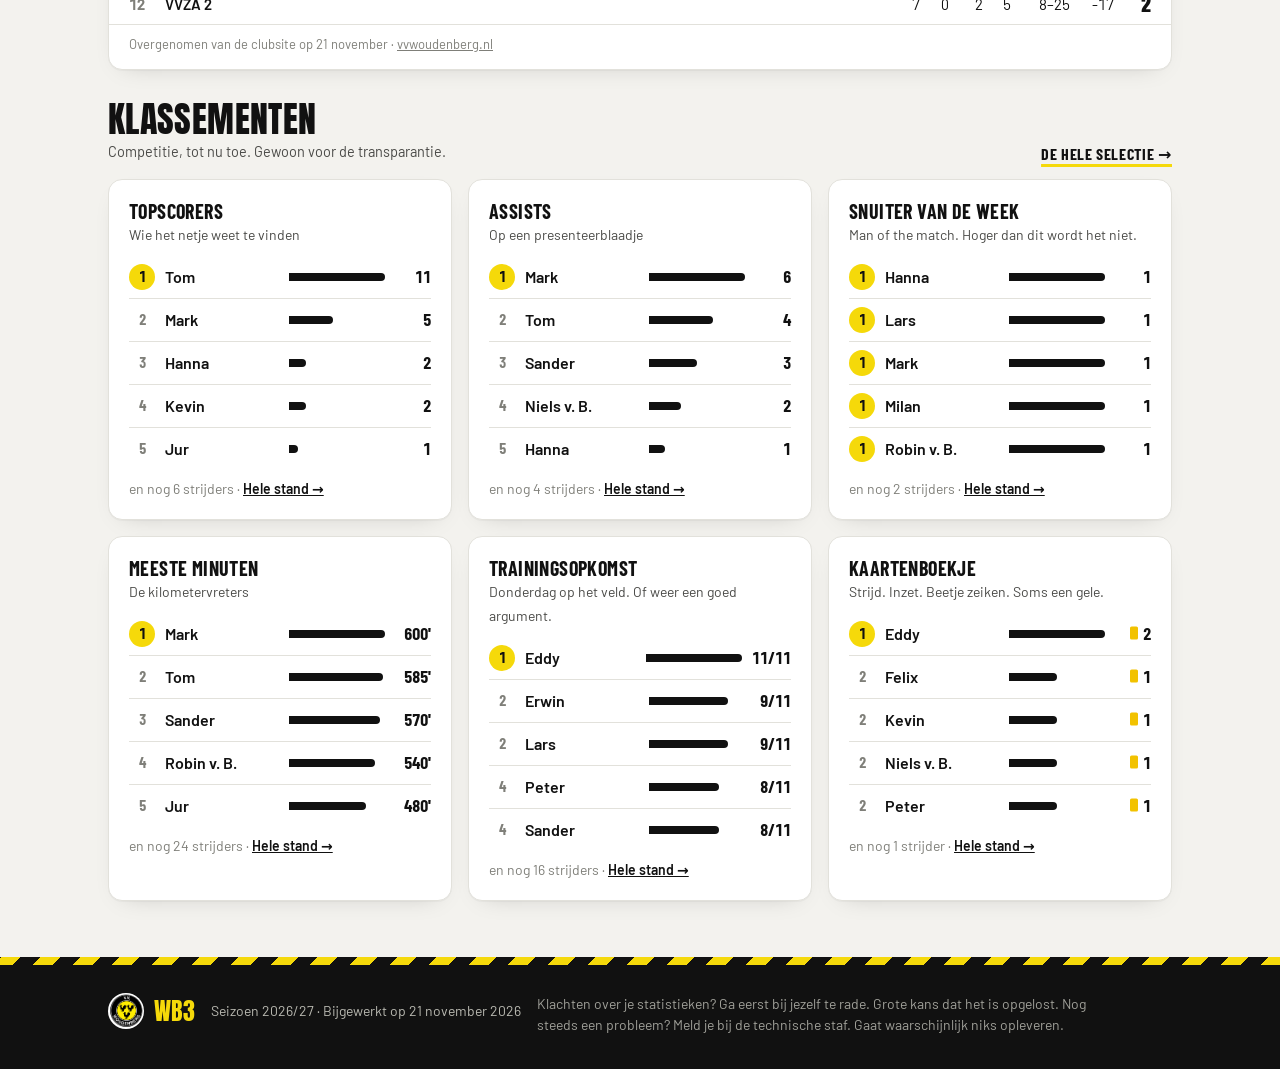
==== commit bb99ce2d: "Stand t/m 21-11-2026 (screenshot Voetbal.nl-app); klassementen linken naar de hele stand Co-Authored" ====
--- a/site/index.html
+++ b/site/index.html
@@ -13,7 +13,7 @@
   <link rel="preconnect" href="https://fonts.googleapis.com">
   <link rel="preconnect" href="https://fonts.gstatic.com" crossorigin>
   <link rel="stylesheet" href="https://fonts.googleapis.com/css2?family=Anton&family=Barlow+Condensed:wght@600;700&family=Barlow:wght@400;500;600;700&family=Playfair+Display:ital,wght@1,500&display=swap">
-  <link rel="stylesheet" href="assets/style.css?v=7a38279b">
+  <link rel="stylesheet" href="assets/style.css?v=fafb21d5">
 </head>
 <body data-page="home">
   <a class="skip" href="#root">Naar de inhoud</a>
@@ -21,8 +21,8 @@
   <main id="root" tabindex="-1"></main>
   <footer class="footer" id="foot"></footer>
   <noscript><p class="wrap">Zet JavaScript aan om de stats te zien.</p></noscript>
-  <script src="assets/data.js?v=3e7e2361"></script>
-  <script src="assets/copy.js?v=42c03b1d"></script>
-  <script src="assets/app.js?v=5b535d0d"></script>
+  <script src="assets/data.js?v=ccad19f1"></script>
+  <script src="assets/copy.js?v=62b70a59"></script>
+  <script src="assets/app.js?v=ce1445a0"></script>
 </body>
 </html>
--- a/site/assets/style.css
+++ b/site/assets/style.css
@@ -1010,6 +1010,20 @@
   font-size: 14px;
   color: var(--muted);
 }
+.more a {
+  color: var(--link);
+  font-weight: 600;
+}
+.board-full {
+  max-width: 640px;
+}
+.board-links {
+  display: flex;
+  justify-content: space-between;
+  flex-wrap: wrap;
+  gap: 12px;
+  margin: 20px 0 0;
+}
 .cards {
   display: inline-flex;
   gap: 8px;
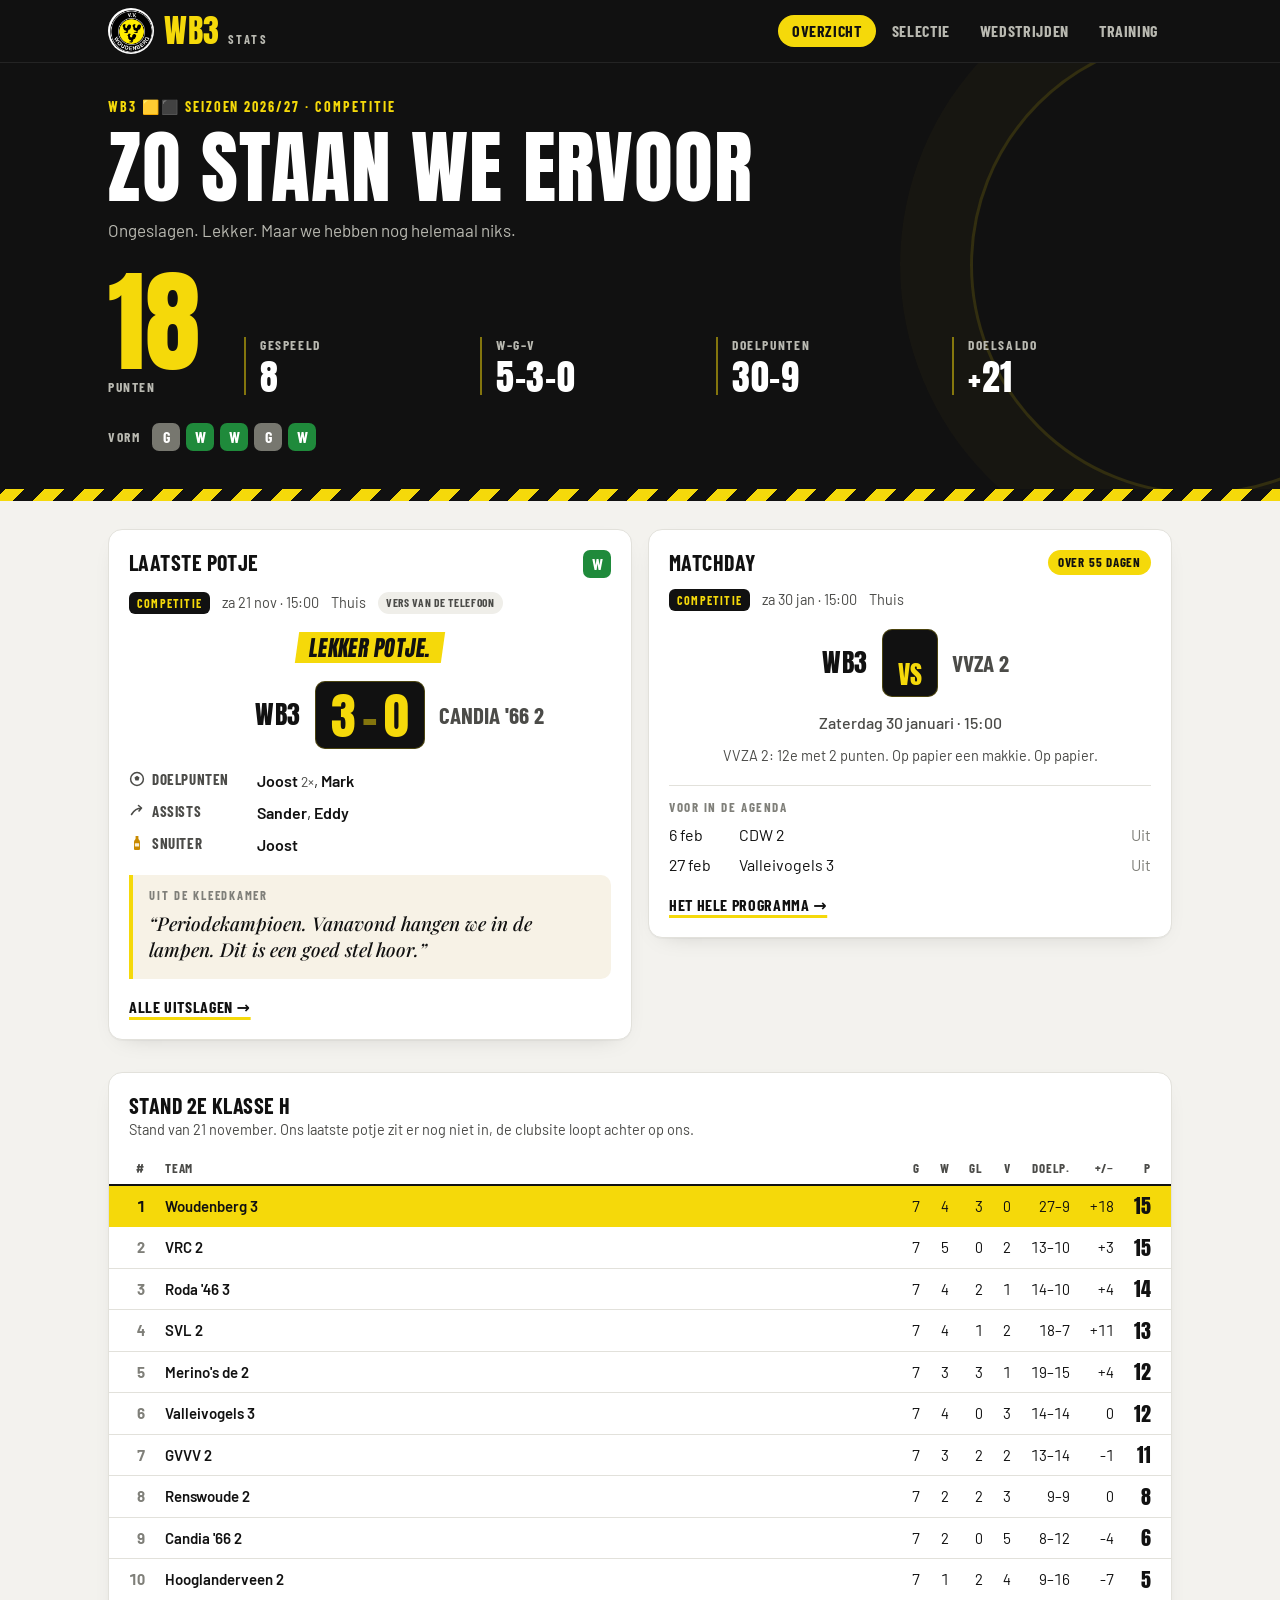
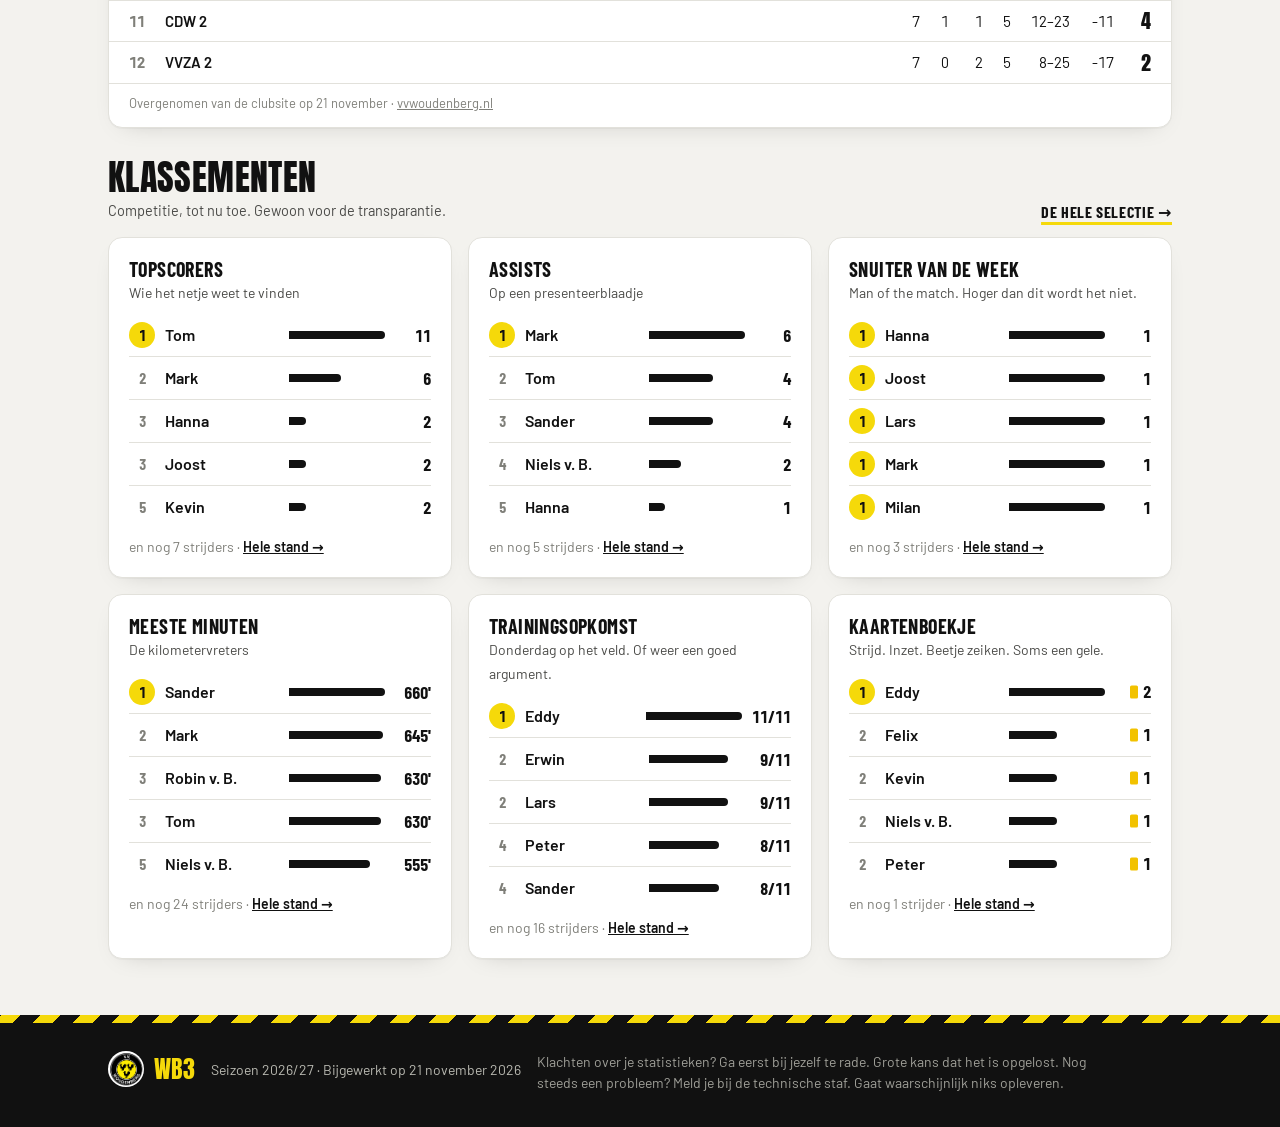
==== commit 63a189cf: "Stats bijgewerkt t/m 21-11-2026 (telefoon): 3-0 tegen Candia '66 2 Co-Authored-By: Claude Opus 5.5 <" ====
--- a/site/index.html
+++ b/site/index.html
@@ -21,7 +21,7 @@
   <main id="root" tabindex="-1"></main>
   <footer class="footer" id="foot"></footer>
   <noscript><p class="wrap">Zet JavaScript aan om de stats te zien.</p></noscript>
-  <script src="assets/data.js?v=ccad19f1"></script>
+  <script src="assets/data.js?v=ee0a5b5c"></script>
   <script src="assets/copy.js?v=62b70a59"></script>
   <script src="assets/app.js?v=ce1445a0"></script>
 </body>
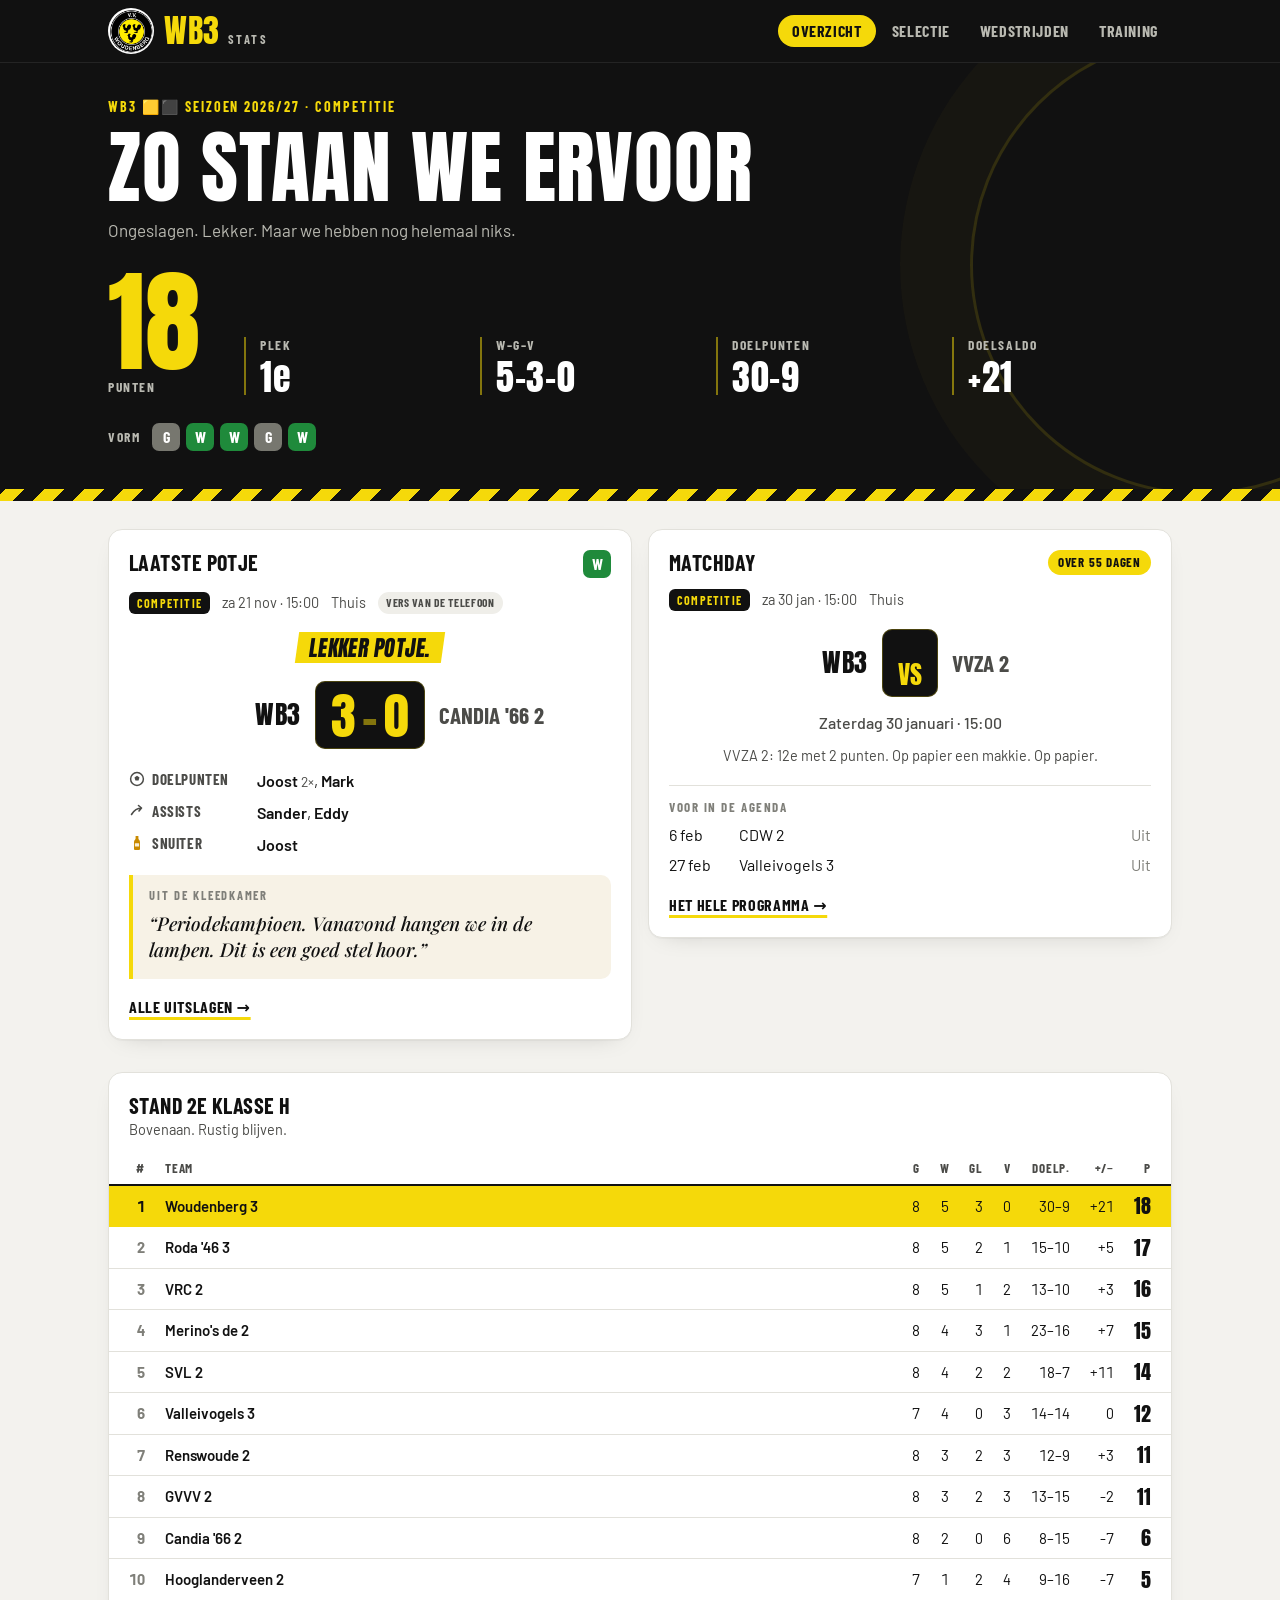
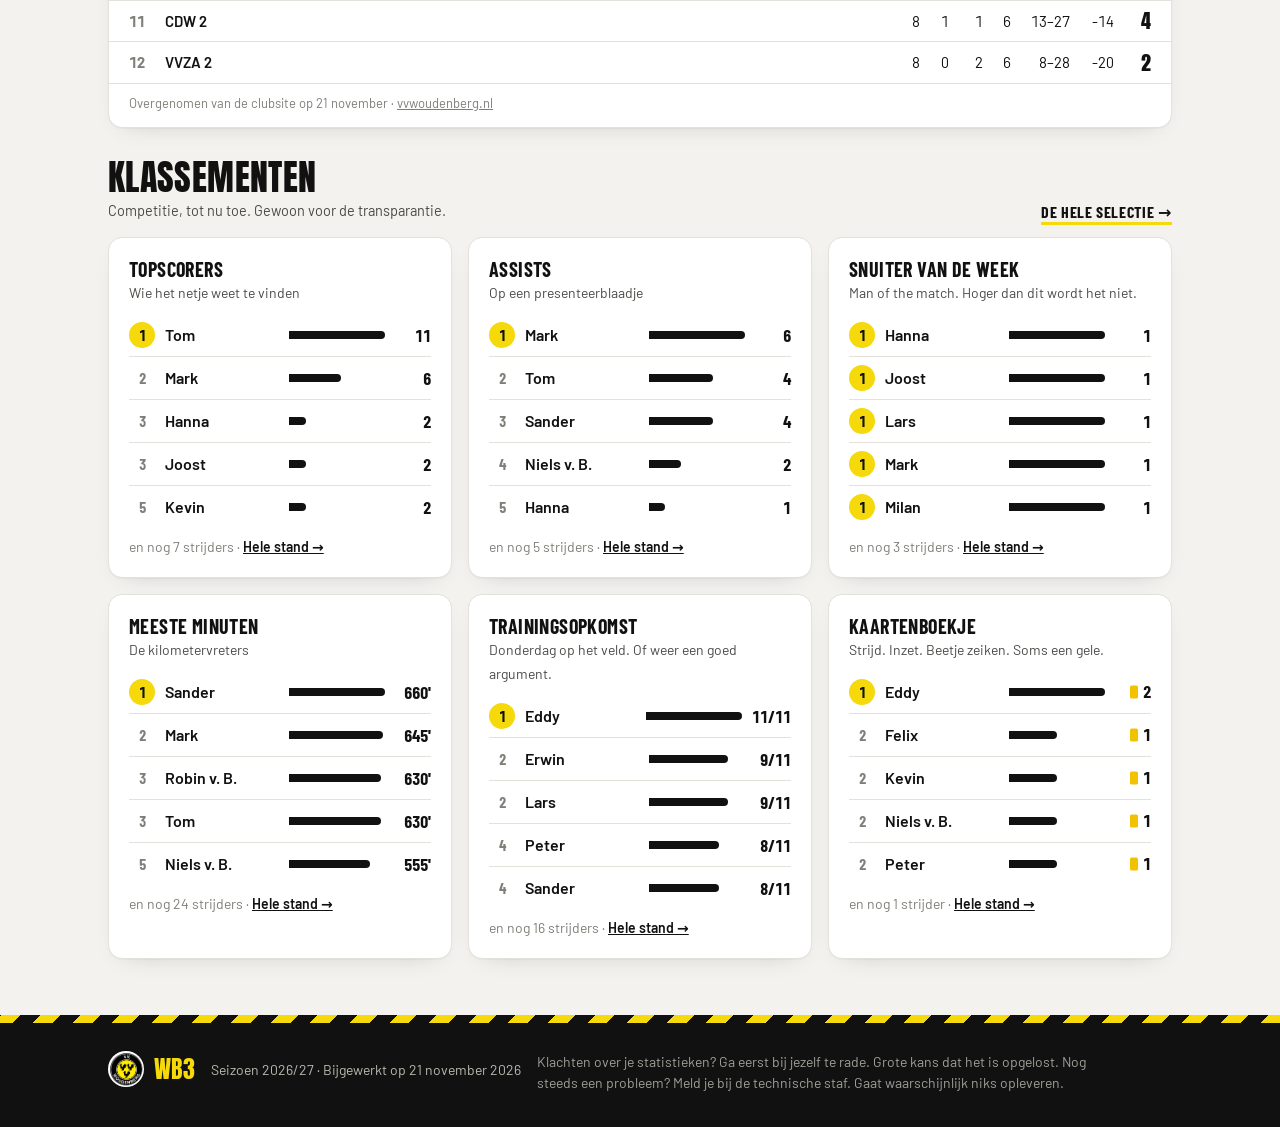
==== commit 2a9b848a: "Stand t/m 21-11-2026 (Voetbal.nl-app, plus 3-0 tegen Candia '66 2) Co-Authored-By: Claude Opus 5.5 <" ====
--- a/site/index.html
+++ b/site/index.html
@@ -21,7 +21,7 @@
   <main id="root" tabindex="-1"></main>
   <footer class="footer" id="foot"></footer>
   <noscript><p class="wrap">Zet JavaScript aan om de stats te zien.</p></noscript>
-  <script src="assets/data.js?v=ee0a5b5c"></script>
+  <script src="assets/data.js?v=0e72e588"></script>
   <script src="assets/copy.js?v=62b70a59"></script>
   <script src="assets/app.js?v=ce1445a0"></script>
 </body>
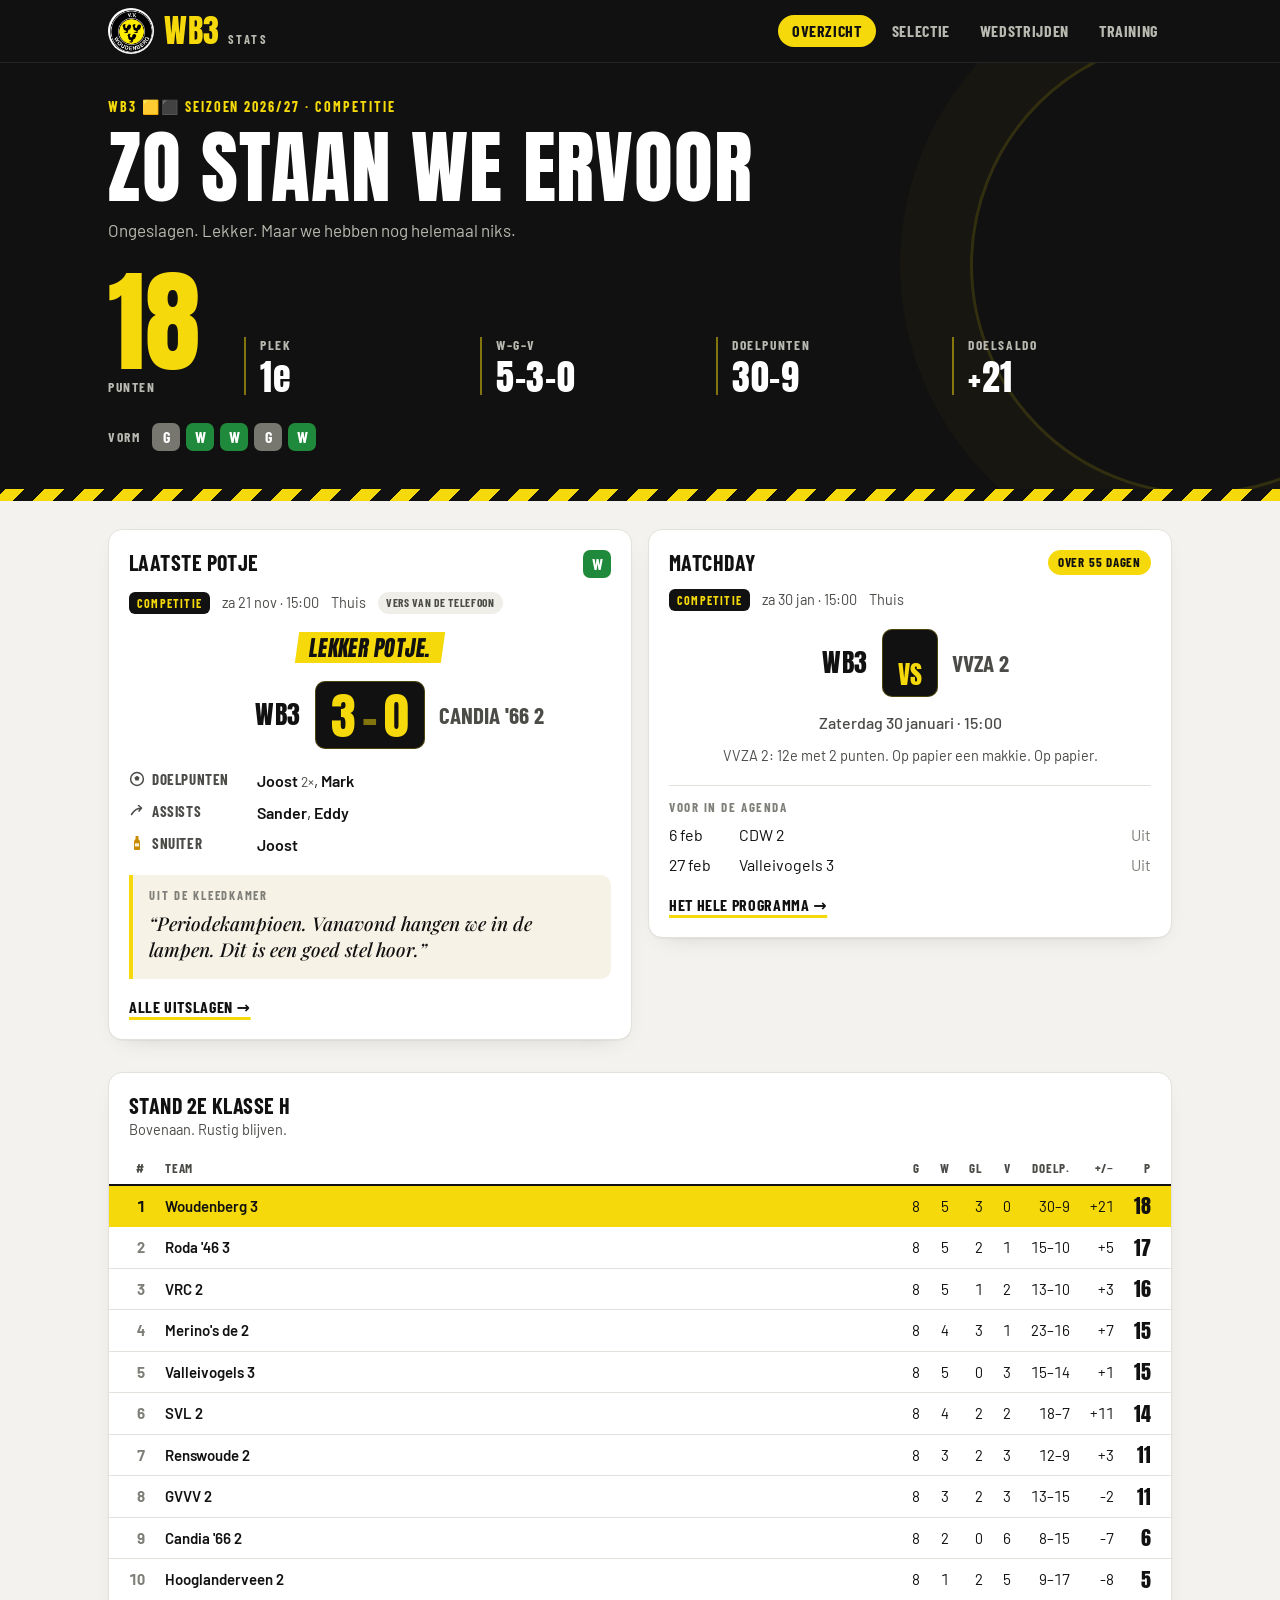
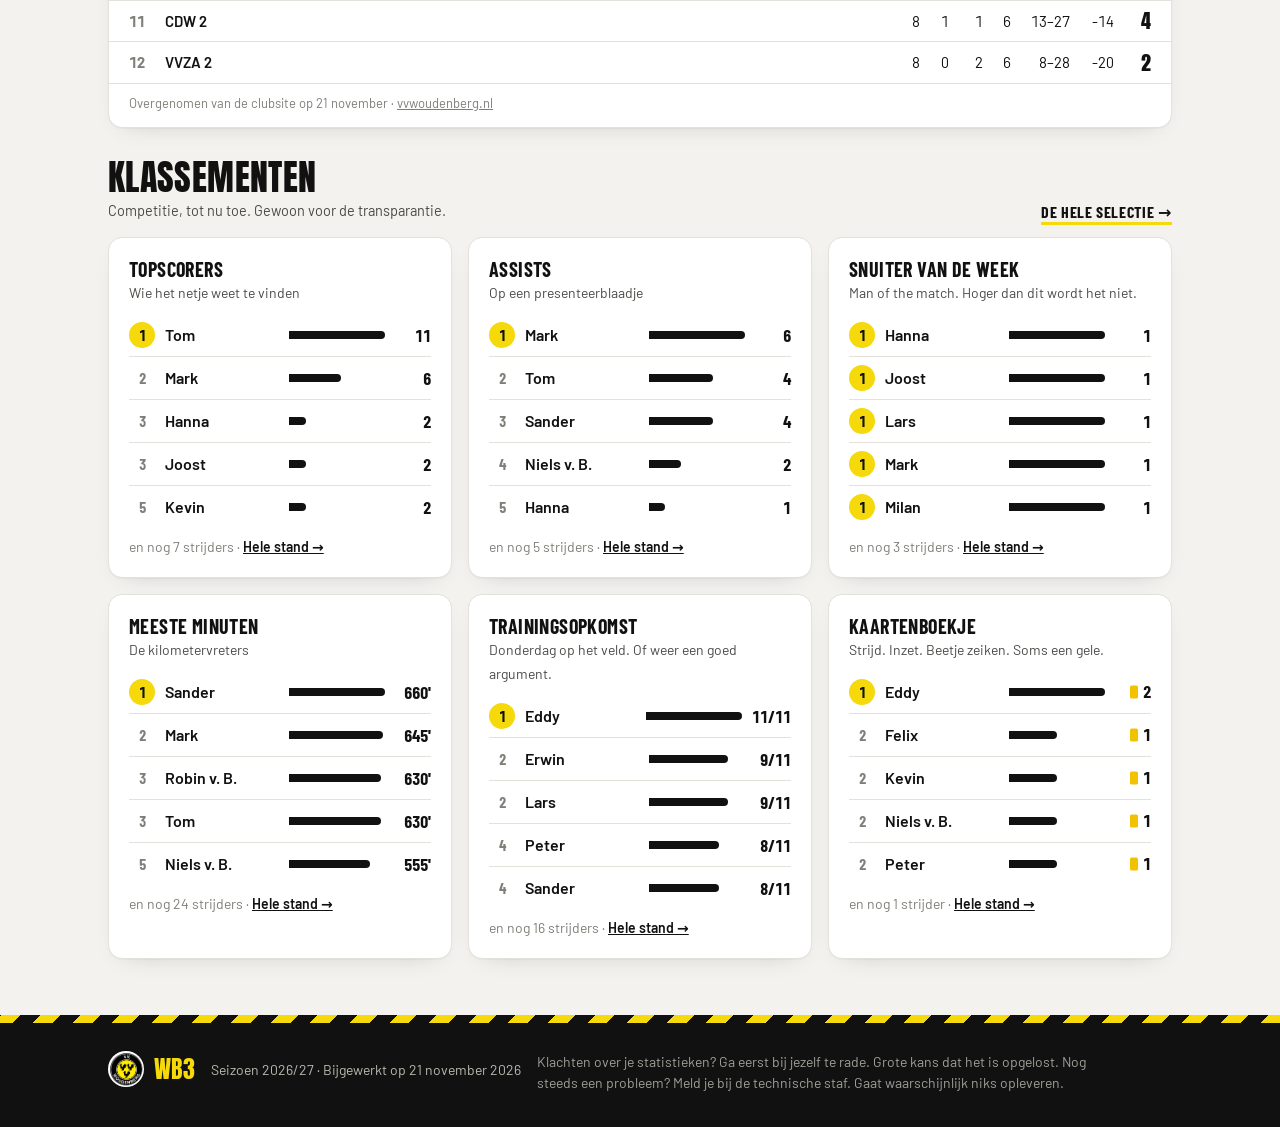
==== commit 9fe37e0e: "Stand t/m 21-11-2026 (Voetbal.nl-app, volledig verwerkt) Co-Authored-By: Claude Opus 5.5 <noreply@an" ====
--- a/site/index.html
+++ b/site/index.html
@@ -21,7 +21,7 @@
   <main id="root" tabindex="-1"></main>
   <footer class="footer" id="foot"></footer>
   <noscript><p class="wrap">Zet JavaScript aan om de stats te zien.</p></noscript>
-  <script src="assets/data.js?v=0e72e588"></script>
+  <script src="assets/data.js?v=a47667e6"></script>
   <script src="assets/copy.js?v=62b70a59"></script>
   <script src="assets/app.js?v=ce1445a0"></script>
 </body>
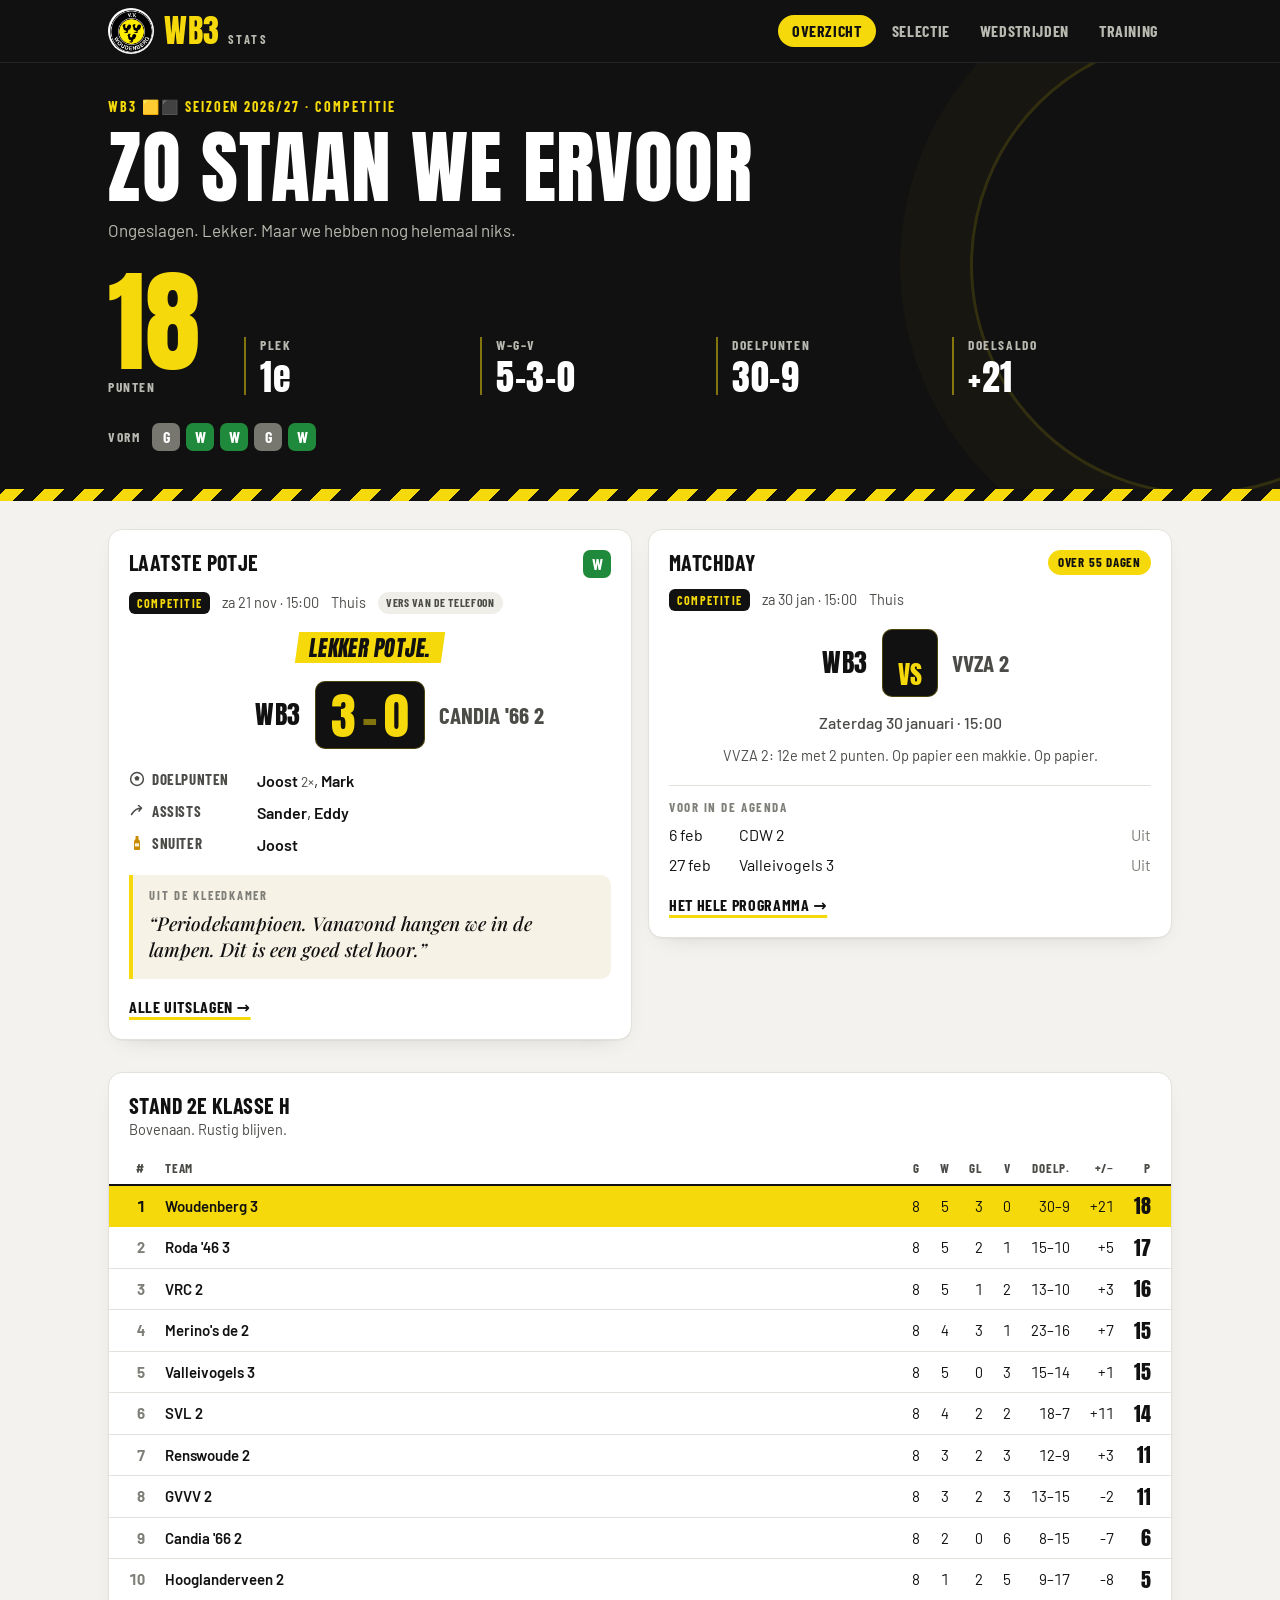
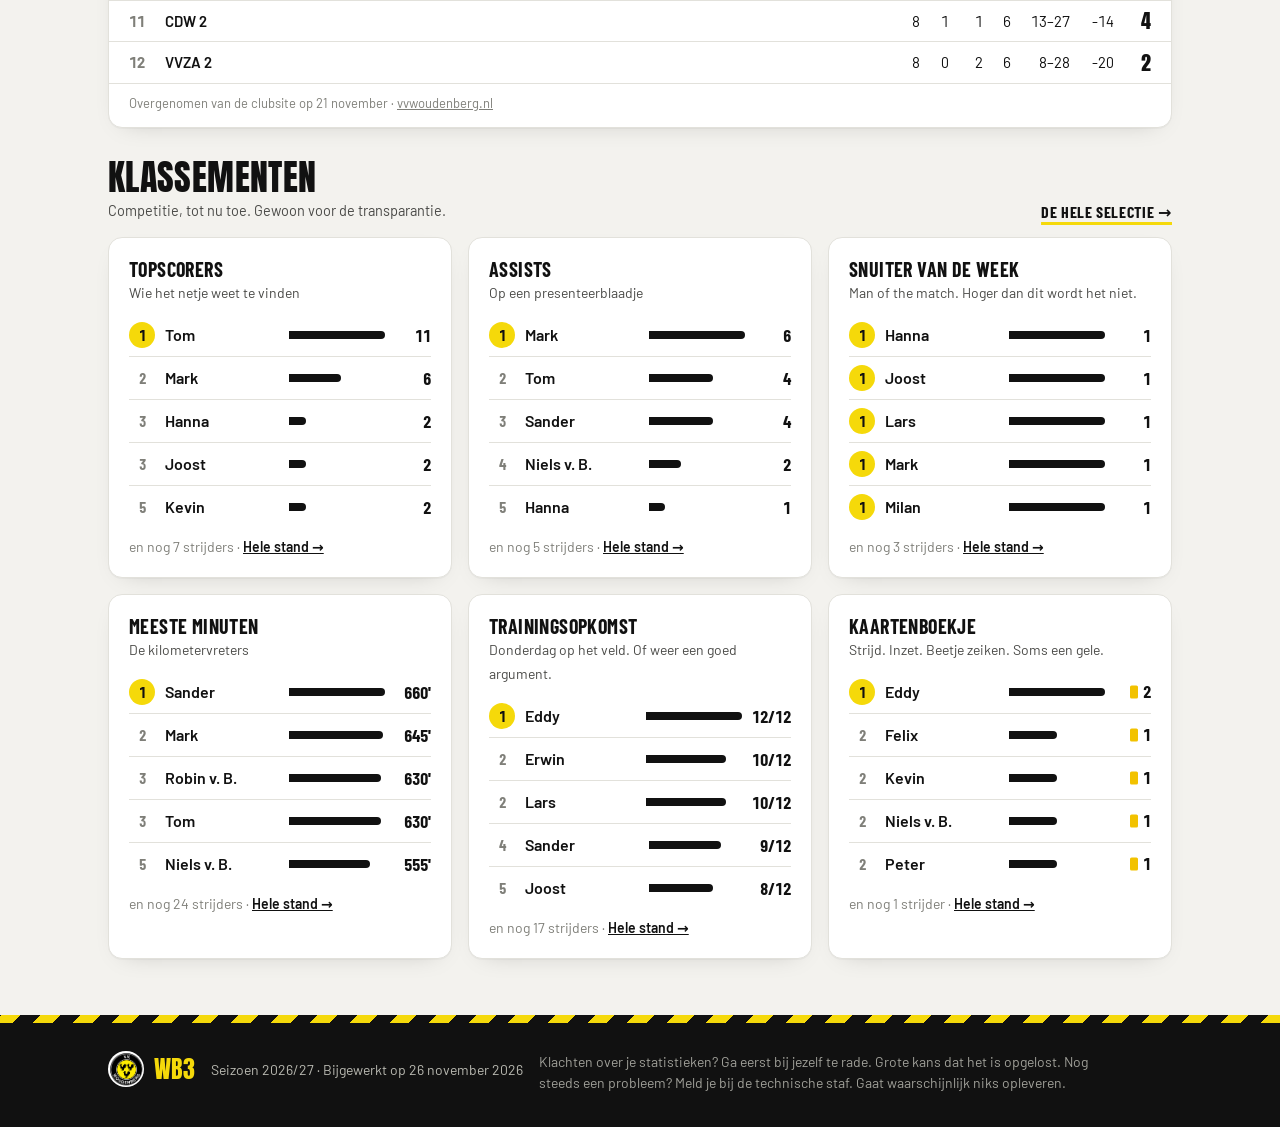
==== commit 71ca5c70: "Training 26 november toegevoegd (12 aanwezig) Co-Authored-By: Claude Opus 5.5 <noreply@anthropic.com" ====
--- a/site/index.html
+++ b/site/index.html
@@ -21,7 +21,7 @@
   <main id="root" tabindex="-1"></main>
   <footer class="footer" id="foot"></footer>
   <noscript><p class="wrap">Zet JavaScript aan om de stats te zien.</p></noscript>
-  <script src="assets/data.js?v=a47667e6"></script>
+  <script src="assets/data.js?v=33ae3f2a"></script>
   <script src="assets/copy.js?v=62b70a59"></script>
   <script src="assets/app.js?v=ce1445a0"></script>
 </body>
